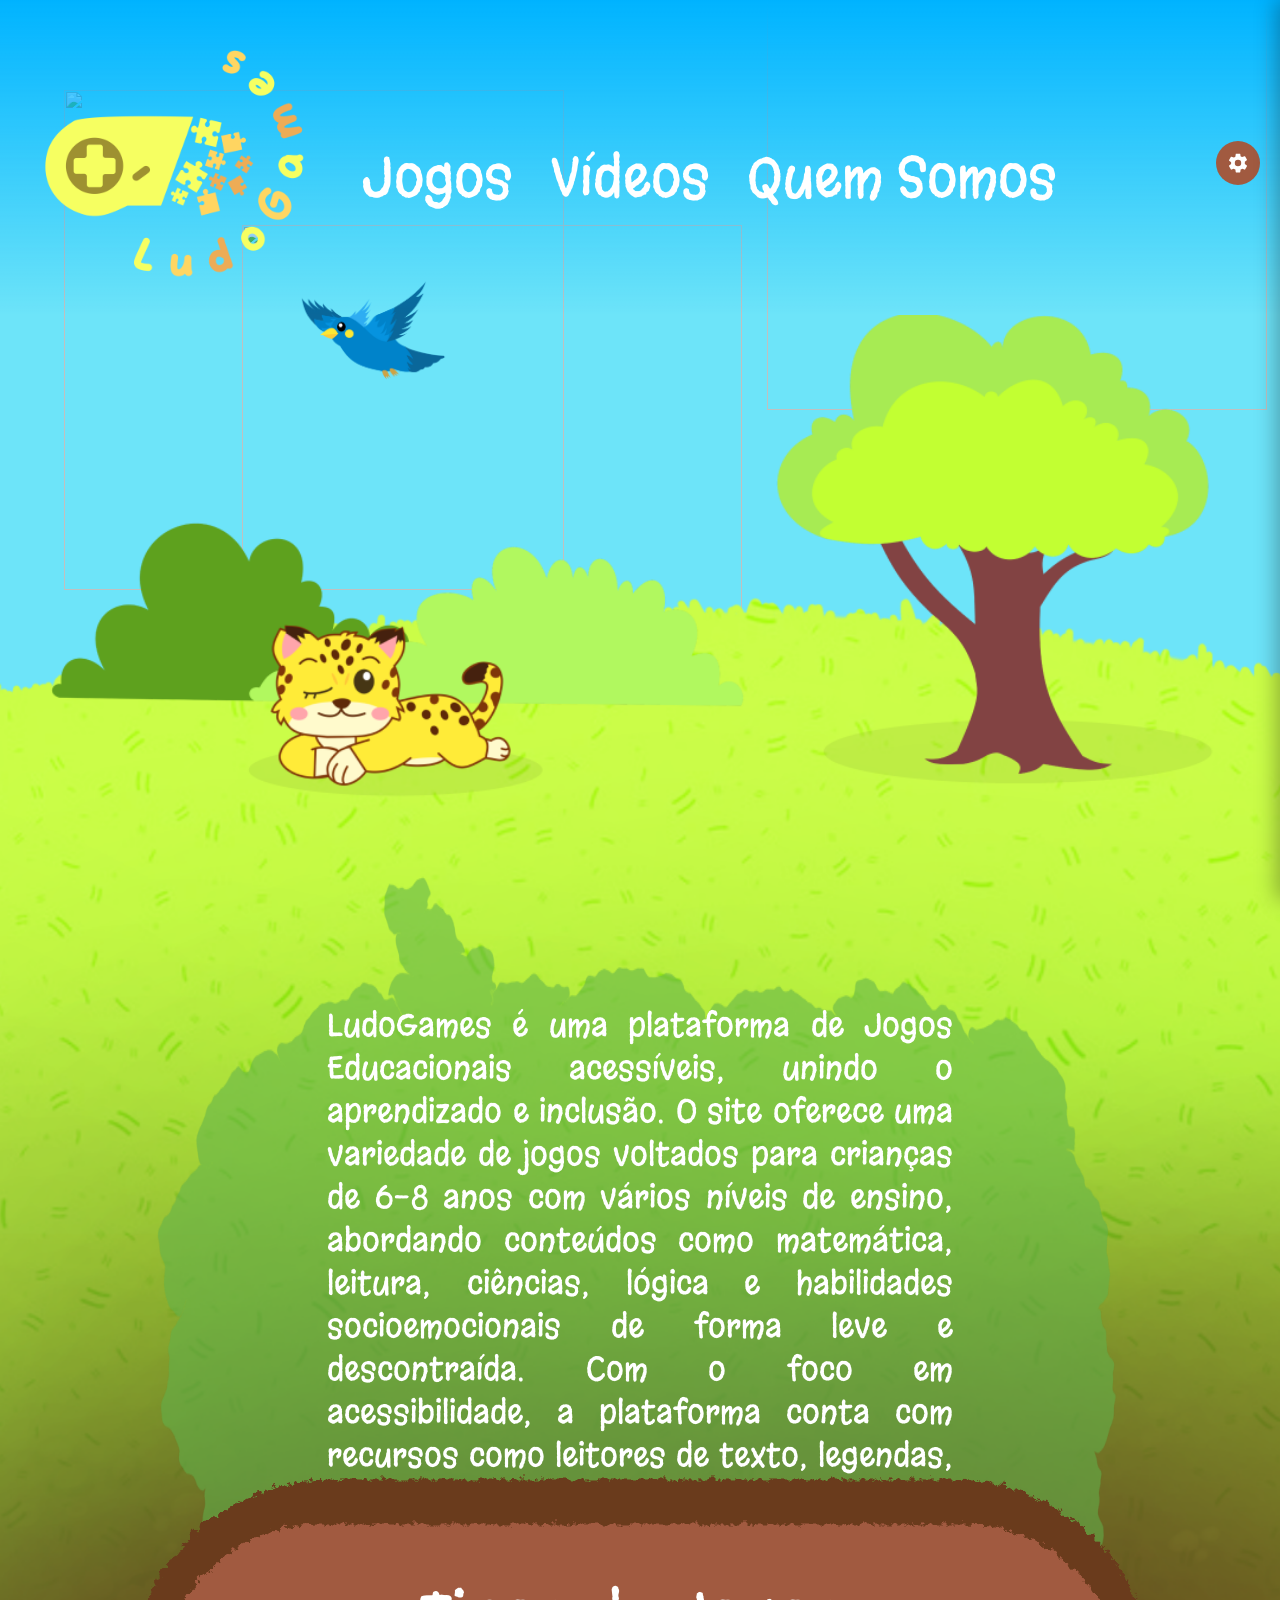
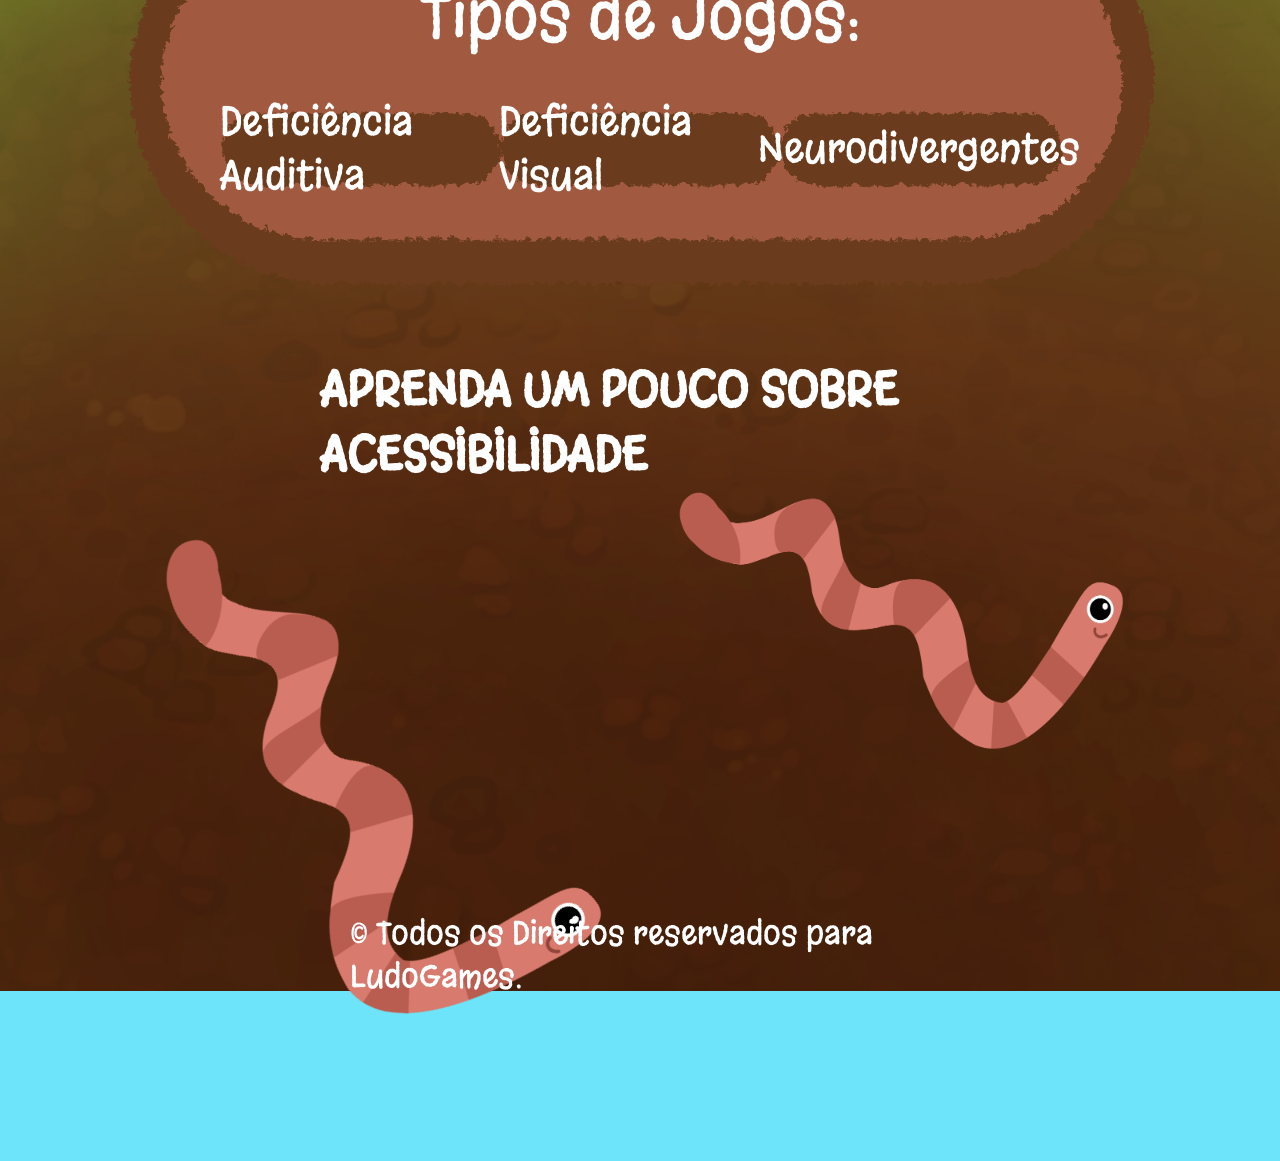
==== index.html @ d84fc337 "Merge pull request #8 from muriloo-barros/videos feat: embed de vídeos do youtube" ====
<!DOCTYPE html>
<html lang="pt-br">
<head>
    <meta charset="UTF-8">
    <meta name="viewport" content="width=device-width, initial-scale=1.0">
    <meta name="description" content="LudoGames — jogos educativos e divertidos para crianças. Explore, aprenda e se divirta!">
    <title>LudoGames</title>
    <link rel="stylesheet" href="css/style.css">
    <link rel="shortcut icon" href="imgs/favicon.png" type="image/x-icon">
    <link rel="preconnect" href="https://fonts.googleapis.com">
    <link rel="preconnect" href="https://fonts.gstatic.com" crossorigin>
    <link href="https://fonts.googleapis.com/css2?family=Margarine&display=swap" rel="stylesheet">
</head>

<body>

    <!-- Filtro SVG para textura nas boxes -->
    <svg width="0" height="0" style="position:absolute">
    <defs>
        <filter id="textura-box" x="-5%" y="-10%" width="110%" height="130%">
        <feTurbulence type="turbulence" baseFrequency="0.10" numOctaves="4" seed="3" result="noise"/>
        <feDisplacementMap in="SourceGraphic" in2="noise" scale="10" xChannelSelector="R" yChannelSelector="G"/>
        </filter>
    </defs>
    </svg>

    <div class="header-wrap">
        <div class="grad-layer" id="azul"></div>
        <div class="grad-layer" id="verde"></div>
        <div class="grad-layer" id="marrom"></div>

        <header class="header" id="header">
            <nav class="nav">

                <div class="logo">
                    <a href="index.html">
                        <img src="imgs/logo.png" alt="LudoGames — página inicial">
                    </a>
                </div>

                <ul class="nav-list">
                    <li><a href="jogos.html"     class="narra-texto">Jogos</a></li>
                    <li><a href="videos.html"    class="narra-texto">Vídeos</a></li>
                    <li><a href="quemsomos.html" class="narra-texto">Quem Somos</a></li>
                </ul>

                 <!-- Passarinho do header -->
                <div class="passarinho" id="passarinho" aria-hidden="true">
                    <img src="imgs/prikito1.png" alt="">
                </div>

                <!-- Botão de acessibilidade -->
                <button class="btn-acessibilidade" id="btnAcessibilidade" aria-label="Abrir painel de acessibilidade" title="Acessibilidade">
                    <svg viewBox="0 0 24 24" xmlns="http://www.w3.org/2000/svg" aria-hidden="true">
                        <path d="M12 15.5A3.5 3.5 0 0 1 8.5 12 3.5 3.5 0 0 1 12 8.5a3.5 3.5 0 0 1 3.5 3.5 3.5 3.5 0 0 1-3.5 3.5m7.43-2.92c.04-.3.07-.62.07-.96s-.03-.66-.07-1l2.15-1.68c.19-.15.24-.42.12-.64l-2.04-3.53c-.12-.22-.39-.3-.61-.22l-2.54 1.02c-.52-.4-1.08-.73-1.69-.98l-.38-2.7C14.46 2.18 14.25 2 14 2h-4c-.25 0-.46.18-.49.42l-.38 2.7c-.61.25-1.17.59-1.69.98L4.9 5.08c-.22-.08-.49 0-.61.22L2.25 8.83c-.13.22-.07.49.12.64l2.15 1.68c-.04.34-.07.67-.07 1s.03.65.07.96l-2.15 1.7c-.19.14-.24.42-.12.63l2.04 3.54c.12.22.39.3.61.22l2.54-1.01c.52.4 1.08.73 1.69.98l.38 2.7c.03.24.24.42.49.42h4c.25 0 .46-.18.49-.42l.38-2.7c.61-.25 1.17-.58 1.69-.98l2.54 1.01c.22.08.49 0 .61-.22l2.04-3.54c.12-.21.07-.49-.12-.63l-2.15-1.7z"/>
                    </svg>
                </button>

            </nav>
        </header>
    </div>

    <!-- Overlay do painel de acessibilidade -->
    <div class="sb-overlay" id="sbOverlay" aria-hidden="true"></div>

    <!-- Painel lateral de acessibilidade -->
    <aside class="sidebar-acessibilidade" id="sidebarAcessibilidade" aria-label="Painel de acessibilidade" aria-hidden="true">

        <div class="sb-header">
            <h2 class="sb-titulo">Acessibilidade</h2>
            <button class="sb-fechar" id="btnFechar" aria-label="Fechar painel">✕</button>
        </div>

        <!-- ÁUDIO -->
        <section class="sb-secao">
            <h3 class="sb-secao-titulo">Áudio</h3>

            <div class="sb-row">
                <label class="sb-label" for="togVoz">
                    <span aria-hidden="true">🔊</span> Narração por voz
                </label>
                <label class="toggle">
                    <input type="checkbox" id="togVoz" checked>
                    <span class="slider-tog"></span>
                </label>
            </div>

            <div class="sb-row">
                <label class="sb-label" for="togLegenda">
                    <span aria-hidden="true">📝</span> Legendas
                </label>
                <label class="toggle">
                    <input type="checkbox" id="togLegenda" checked>
                    <span class="slider-tog"></span>
                </label>
            </div>

            <div class="sb-row" id="rowVelocidade">
                <span class="sb-label"><span aria-hidden="true">⏩</span> Velocidade</span>
                <div class="btn-grupo" role="group" aria-label="Velocidade da narração">
                    <button class="btn-op" data-vel="0.7">Lenta</button>
                    <button class="btn-op ativo" data-vel="1">Normal</button>
                    <button class="btn-op" data-vel="1.5">Rápida</button>
                </div>
            </div>
        </section>

        <hr class="sb-divider">

        <!-- VISUAL -->
        <section class="sb-secao">
            <h3 class="sb-secao-titulo">Visual</h3>

            <div class="sb-row">
                <label class="sb-label" for="togAnim">
                    <span aria-hidden="true">✨</span> Animações
                </label>
                <label class="toggle">
                    <input type="checkbox" id="togAnim" checked>
                    <span class="slider-tog"></span>
                </label>
            </div>

            <div class="sb-row">
                <label class="sb-label" for="togContraste">
                    <span aria-hidden="true">🌗</span> Alto contraste
                </label>
                <label class="toggle">
                    <input type="checkbox" id="togContraste">
                    <span class="slider-tog"></span>
                </label>
            </div>

            <div class="sb-row">
                <span class="sb-label"><span aria-hidden="true">🔤</span> Tamanho da fonte</span>
                <div class="btn-grupo" role="group" aria-label="Tamanho da fonte">
                    <button class="btn-op" data-fonte="pequena">P</button>
                    <button class="btn-op ativo" data-fonte="normal">M</button>
                    <button class="btn-op" data-fonte="grande">G</button>
                </div>
            </div>
        </section>

        <hr class="sb-divider">

        <!-- OUTROS -->
        <section class="sb-secao">
            <h3 class="sb-secao-titulo">Outros</h3>

            <div class="sb-row">
                <label class="sb-label" for="togCursor">
                    <span aria-hidden="true">🖱️</span> Cursor personalizado
                </label>
                <label class="toggle">
                    <input type="checkbox" id="togCursor" checked>
                    <span class="slider-tog"></span>
                </label>
            </div>
        </section>

    </aside>

    <!-- Nuvens decorativas: aria-hidden para leitores de tela ignorarem -->
    <div aria-hidden="true">
        <img src="imgs/nuvem.png" alt="" class="nuvem">
        <img src="imgs/nuvem.png" alt="" class="nuvem2">
        <img src="imgs/nuvem.png" alt="" class="nuvem3">
        <img src="imgs/prikito2.png" alt="" class="prikito2">
    </div>

    <main>
        <img src="imgs/fundo.png" alt="" class="morro">

        <div class="caixa">
            <p>LudoGames é uma plataforma de Jogos Educacionais acessíveis, unindo o aprendizado e inclusão. O site oferece uma variedade de jogos voltados para crianças de 6-8 anos com vários níveis de ensino, abordando conteúdos como matemática, leitura, ciências, lógica e habilidades socioemocionais de forma leve e descontraída. Com o foco em acessibilidade, a plataforma conta com recursos como leitores de texto, legendas, contraste ajustável, modos de daltonismo e cores leves. O objetivo é garantir que as pessoas com diferentes necessidades, sejam elas visuais, auditivas, motoras ou cognitivas, possam aprender de maneira fácil e confortável.
            </p>
        </div>

        <div class="box">
            <div class="box2">
                <div class="box3"><p class="text leitura">Tipos de Jogos:</p></div>
                <div class="pai">
                    <div class="box4"><a href="#" class="text2 narra-texto">Deficiência Auditiva</a></div>
                    <div class="box5"><a href="#" class="text2 narra-texto">Deficiência Visual</a></div>
                    <div class="box6"><a href="#" class="text2 narra-texto">Neurodivergentes</a></div>
                </div>
            </div>
        </div>

        <h1 class="titulo-videos">
            APRENDA UM POUCO SOBRE ACESSIBILIDADE
        </h1>

        <div class="videos-yt">
            <div class="video-1">
                <iframe width="672" height="378" src="https://www.youtube.com/embed/pFaCF2pnTRM?si=43in24aMMklLgIde" title="YouTube video player" frameborder="0" allow="accelerometer; autoplay; clipboard-write; encrypted-media; gyroscope; picture-in-picture; web-share" referrerpolicy="strict-origin-when-cross-origin" allowfullscreen>
                </iframe>
            </div>
            <div class="video-2">
                <iframe width="672" height="378" src="https://www.youtube.com/embed/zg6dk6F3Cp8?si=j4UHb7I_pWI8t7Dz" title="YouTube video player" frameborder="0" allow="accelerometer; autoplay; clipboard-write; encrypted-media; gyroscope; picture-in-picture; web-share" referrerpolicy="strict-origin-when-cross-origin" allowfullscreen></iframe>
            </div>
        </div>

        <img src="imgs/minhoca.png" alt="" class="minhoca">
        <img src="imgs/minhoca.png" alt="" class="minhoca-rotate">

        <p class="texto-footer leitura">© Todos os Direitos reservados para LudoGames.</p>
    </main>

    <!-- VLibras -->
    <div vw class="enabled">
        <div vw-access-button class="active"></div>
        <div vw-plugin-wrapper class="wrapper">
            <div class="vw-plugin-top-wrapper"></div>
        </div>
    </div>

    <script src="https://vlibras.gov.br/app/vlibras-plugin.js" defer></script>

    <!-- Legenda de acessibilidade -->
    <div id="legenda-container" aria-live="polite" aria-atomic="true">
        <div class="legenda-box" role="status">
            <span class="icone-audio" aria-hidden="true">🔊</span>
            <span id="texto-legenda"></span>
        </div>
    </div>

    <!-- Cursor personalizado -->
    <div id="cursor-personalizado" aria-hidden="true"></div>

    <script src="script.js" defer></script>

</body>
</html>
---- css/style.css ----
:root {
  --z-fundo:    0;
  --z-conteudo: 10;
  --z-header:   100;
  --z-overlay:  1000;
  --z-topo:     9999;
}

/* ─── Reset ─────────────────────────────────────────────────────── */
*, *::before, *::after {
  margin: 0;
  padding: 0;
  box-sizing: border-box;
  list-style: none;
  cursor: none;
}

/* cursor:none só no body — herdado por todos os filhos.
   Não aplicar no * para não poluir especificidade. */
body {
  cursor: none;
}

a {
  text-decoration: none;
}

/* ─── Animações ──────────────────────────────────────────────────── */
@keyframes pulsar {
  0%   { transform: scale(1); }
  50%  { transform: scale(1.05); }
  100% { transform: scale(1); }
}

@keyframes pulso {
  0%   { transform: scale(1); }
  50%  { transform: scale(1.2); }
  100% { transform: scale(1); }
}

/* ─── Acessibilidade: sem animações (toggle JS) ─────────────────── */
body.sem-animacoes *, body.sem-animacoes *::before, body.sem-animacoes *::after {
  animation: none !important;
  transition: none !important;
}

/* ─── Acessibilidade: alto contraste ────────────────────────────── */
body.alto-contraste {
  background-color: #000 !important;
  filter: contrast(1.5);
}

body.alto-contraste .nav-list a,
body.alto-contraste .text,
body.alto-contraste .text2,
body.alto-contraste .texto-footer {
  color: #FFFF00 !important;
}

/* ─── Acessibilidade: tamanhos de fonte ─────────────────────────── */
body.fonte-pequena { font-size: 14px; }
body.fonte-normal  { font-size: 16px; }
body.fonte-grande  { font-size: 20px; }

body.fonte-grande .text  { font-size: 4.5em; }
body.fonte-grande .text2 { font-size: 3em; }
body.fonte-grande .caixa { font-size: 2.4em; }

body.fonte-pequena .text  { font-size: 3.2em; }
body.fonte-pequena .text2 { font-size: 2em; }
body.fonte-pequena .caixa { font-size: 1.6em; }

/* ─── Acessibilidade: foco visível ──────────────────────────────── */
:focus-visible {
  outline: 3px solid #FEE764;
  outline-offset: 4px;
  border-radius: 8px;
}

/* ─── Acessibilidade: cursor padrão ─────────────────────────────── */
body.cursor-padrao {
  cursor: auto !important;
}

body.cursor-padrao * {
  cursor: auto !important;
}

body.cursor-padrao #cursor-personalizado {
  display: none;
}

/* ─── Body ───────────────────────────────────────────────────────── */
body {
  background-color: #6DE4F9;
  font-family: "Margarine", sans-serif;
  overflow-x: hidden;
   min-height: 100vh;
  display: flex;
  flex-direction: column;
}

/* ─── Header ─────────────────────────────────────────────────────── */
.header-wrap {
  height: auto;
  width: 100%;
  background-color: transparent;
  position: sticky;
  top: 0;
  z-index: var(--z-header);
}

.grad-layer {
  position: absolute;
  inset: 0;
  transition: opacity 0.55s ease;
  pointer-events: none;
  z-index: var(--z-fundo);
}

#azul   { background-image: linear-gradient(to bottom, rgba(0,179,255,1),    rgba(0,179,255,0));   opacity: 1; }
#verde  { background-image: linear-gradient(to bottom, rgba(26,221,0,1),     rgba(26,221,0,0));    opacity: 0; }
#marrom { background-image: linear-gradient(to bottom, rgba(130,80,30,0.90), rgba(130,80,30,0));   opacity: 0; }

.nav {
  margin-inline: auto;
  display: flex;
  justify-content: space-between;
  align-items: center;
  margin-left: 30px;
  margin-top: 0;
  padding-top: 10px;
  z-index: var(--z-header);
}

.nav .logo {
  position: relative;
  height: auto;
  z-index: var(--z-header);
}

.logo img {
  width: 300px;
  height: auto;
}

.logo img:hover {
  animation: pulsar 1s infinite;
}

.nav-list {
  list-style: none;
  display: flex;
  gap: 3vw;
  margin-right: 10vw;
  height: 5vh;
  z-index: var(--z-header);
}

.nav-list a {
  font-size: 5ch;
  color: rgb(255, 255, 255);
  padding-block: 16px;
  transition: color 0.3s ease;
}

.nav-list a:hover {
  color: #FEE764;
}

/* ─── Passarinho do header ───────────────────────────────────────── */
@keyframes voar {
  0%   { transform: translateY(0px); }
  25%  { transform: translateY(-6px); }
  50%  { transform: translateY(0px); }
  75%  { transform: translateY(-4px); }
  100% { transform: translateY(0px); }
}
 
@keyframes pular {
  0%   { transform: translateY(0px); }
  50%  { transform: translateY(-8px); }
  100% { transform: translateY(0px); }
}
 
.passarinho {
  position: absolute;
  top: 28%;
  width: 80px;
  height: 80px;
  opacity: 0;
  pointer-events: none;
  transition: left 0.4s cubic-bezier(0.34, 1.56, 0.64, 1), opacity 0.3s ease;
  z-index: calc(var(--z-header) + 1);
  transform: scaleX(-1); /* espelhado fixo, fora dos keyframes */
}
 
.passarinho.visivel {
  opacity: 1;
  animation: voar 0.6s ease infinite;
}
 
.passarinho.pousando {
  animation: pular 0.3s ease;
}
 
.passarinho img {
  width: 100%;
  height: 100%;
  object-fit: contain;
  filter: drop-shadow(0 2px 4px rgba(0,0,0,0.3));
}
 
/* ─── Botão de acessibilidade no header ──────────────────────────── */
.btn-acessibilidade {
  width: 44px;
  height: 44px;
  background: #A15A40;
  border: none;
  border-radius: 50%;
  display: flex;
  align-items: center;
  justify-content: center;
  margin-right: 20px;
  transition: transform 0.3s ease, background 0.3s ease;
  z-index: var(--z-header);
  position: relative;
}

.btn-acessibilidade:hover {
  transform: rotate(45deg);
  background: #FEE764;
}

.btn-acessibilidade:hover svg {
  fill: #3d1f0a;
}

.btn-acessibilidade svg {
  width: 22px;
  height: 22px;
  fill: white;
  transition: fill 0.3s ease;
}

/* ─── Overlay ────────────────────────────────────────────────────── */
.sb-overlay {
  position: fixed;
  inset: 0;
  background: rgba(0, 0, 0, 0.5);
  z-index: calc(var(--z-overlay) - 1);
  opacity: 0;
  pointer-events: none;
  transition: opacity 0.35s ease;
}

.sb-overlay.ativo {
  opacity: 1;
  pointer-events: all;
}

/* ─── Sidebar de acessibilidade ──────────────────────────────────── */
.sidebar-acessibilidade {
  position: fixed;
  top: 0;
  right: 0;
  width: 400px;
  height: 100vh;
  background: #3d1f0a;
  z-index: var(--z-overlay);
  transform: translateX(100%);
  transition: transform 0.35s ease;
  overflow-y: auto;
  padding: 24px 20px;
  box-shadow: -4px 0 20px rgba(0,0,0,0.3);
}

.sidebar-acessibilidade.aberta {
  transform: translateX(0);
}

.sb-header {
  display: flex;
  justify-content: space-between;
  align-items: center;
  margin-bottom: 20px;
}

.sb-titulo {
  color: white;
  font-size: 24px;
  font-family: "Margarine", sans-serif;
  font-weight: normal;
}

.sb-fechar {
  background: #A15A40;
  border: none;
  color: white;
  width: 34px;
  height: 34px;
  border-radius: 50%;
  font-size: 16px;
  display: flex;
  align-items: center;
  justify-content: center;
  transition: background 0.2s ease;
}

.sb-fechar:hover {
  background: #FEE764;
  color: #3d1f0a;
}

.sb-secao {
  margin-bottom: 8px;
}

.sb-secao-titulo {
  color: #e8a87c;
  font-size: 12px;
  text-transform: uppercase;
  letter-spacing: 1.5px;
  margin-bottom: 12px;
  font-family: sans-serif;
  font-weight: 700;
}

.sb-row {
  display: flex;
  justify-content: space-between;
  align-items: center;
  margin-bottom: 14px;
  gap: 10px;
}

.sb-label {
  color: white;
  font-size: 16px;
  font-family: "Margarine", sans-serif;
  display: flex;
  align-items: center;
  gap: 8px;
}

.sb-divider {
  border: none;
  border-top: 1px solid #6B3A1D;
  margin: 16px 0;
}

/* ─── Toggle switch ──────────────────────────────────────────────── */
.toggle {
  position: relative;
  width: 52px;
  height: 28px;
  flex-shrink: 0;
}

.toggle input {
  opacity: 0;
  width: 0;
  height: 0;
  position: absolute;
}

.slider-tog {
  position: absolute;
  inset: 0;
  background: #6B3A1D;
  border-radius: 28px;
  transition: background 0.3s ease;
}

.slider-tog::before {
  content: '';
  position: absolute;
  width: 22px;
  height: 22px;
  left: 3px;
  bottom: 3px;
  background: white;
  border-radius: 50%;
  transition: transform 0.3s ease;
}

.toggle input:checked + .slider-tog {
  background: #FEE764;
}

.toggle input:checked + .slider-tog::before {
  transform: translateX(24px);
  background: #3d1f0a;
}

/* ─── Botões de opção (P/M/G, velocidade) ────────────────────────── */
.btn-grupo {
  display: flex;
  gap: 6px;
  flex-shrink: 0;
}

.btn-op {
  background: #6B3A1D;
  border: none;
  color: white;
  padding: 6px 12px;
  border-radius: 20px;
  font-family: "Margarine", sans-serif;
  font-size: 14px;
  transition: background 0.2s ease;
  min-width: 36px;
}

.btn-op:hover {
  background: #A15A40;
}

.btn-op.ativo {
  background: #FEE764;
  color: #3d1f0a;
}

/* ─── Nuvens / Prikito 2 / Minhoca ─────────────────────────────────────────────────────── */
.nuvem {
  width: 500px;
  height: 500px;
  position: absolute;
  left: 5%;
  top: 10%;
  z-index: var(--z-fundo);
}

.nuvem2 {
  width: 500px;
  height: 500px;
  position: absolute;
  right: 42%;
  top: 25%;
  z-index: var(--z-fundo);
}

.nuvem3 {
  width: 500px;
  height: 500px;
  position: absolute;
  right: 1%;
  top: -10%;
  z-index: var(--z-fundo);
}

.prikito2{
  width: 150px;
  height: 150px;
  position: absolute;
  right: 65%;
  top: 30%;
  z-index: var(--z-fundo);
}

/* ─── Main ───────────────────────────────────────────────────────── */
main {
  flex: 1;
  position: relative;
  display: inline-block;
  z-index: var(--z-conteudo);
}

.morro {
  display: block;
  position: relative;
  z-index: var(--z-fundo);
  width: 100vw;
  height: auto;
}

.caixa {
  background-image: url(../imgs/fundo-texto.png);
  background-size: 100% 100%;
  background-repeat: no-repeat;
  background-position: center;
  margin: 15vh;
  position: absolute;
  align-self: center;
  top: 18%;
  font-size: 2em;
  color: white;
  padding: 9rem 12rem;
  text-align: justify;
}

.box{
  position: absolute;
  left: 50%;
  transform: translate(-50%, -50%);
  top: 60%;
  height: 45vh;
  width: 80vw;
  background-color: transparent;
  border-radius: 300px;
  padding: 25px;
  align-items: center; /* Alinha verticalmente ao centro */
  justify-content: center;
  display: flex;
  isolation: isolate;
}

.box2{
  position: relative;
  isolation: isolate;
  height: 35vh;
  width: 75vw;
  background-color: transparent;
  border-radius: 300px;
}

.text{
  font-size: 4em;
  color: white;
}

.text2{
  font-size: 2.5em;
  color: white;
}

.box3{
  height: 15vh;
  width: 75vw;
  border-radius: 300px;
  display: flex;
  justify-content: center;
  align-items: center;    
  padding-top: 50px;
}

.pai{
  display: flex;
  justify-content: space-between;
  align-items: center;
  margin-top: 6vh;
  padding-inline: 60px; /* empurra as bordas pra dentro */
}

.box4{
  background-color: transparent;
  height: 8vh;
  width: 22vw;
  display: flex;
  justify-content: center;
  align-items: center;
  border-radius: 300px;
  position: relative;
  isolation: isolate;
  transition: transform 0.3s ease-in-out;
}

.box5{
  background-color: transparent;
  height: 8vh;
  width: 22vw;
  display: flex;
  justify-content: center;
  align-items: center;
  border-radius: 300px;
  position: relative;
  isolation: isolate;
  transition: transform 0.3s ease-in-out;
}

.box6{
  background-color: transparent;
  height: 8vh;
  width: 22vw;
  display: flex;
  justify-content: center;
  align-items: center;
  border-radius: 300px;
  position: relative;
  isolation: isolate;
  transition: transform 0.3s ease-in-out;
}

.box::before {
  content: "";
  position: absolute;
  inset: 0;
  background-color: #6B3A1D;
  border-radius: 300px;
  filter: url(#textura-box);
  z-index: -2;
}

.box2::before {
  content: "";
  position: absolute;
  inset: 0;
  background-color: #A15A40;
  border-radius: 300px;
  filter: url(#textura-box);
  z-index: -1;
}

.box4::before, .box5::before, .box6::before {
  content: "";
  position: absolute;
  inset: 0;
  background-color: #6B3A1D;
  border-radius: 300px;
  filter: url(#textura-box);
  z-index: -1;
}

.box4:hover, .box5:hover, .box6:hover{
  transform: scale(1.1);
}

.titulo-videos{
  font-size: 3em;
  position: absolute;
  transform: translate(-50%, -50%);
  top: 75%;
  left: 50%;
  color: #fff;
}

.videos-yt{
  position: absolute;
  display: flex;
  gap: 25px;
  justify-content: space-between;
  transform: translate(-50%, -50%);
  left: 50%;
  top: 84%;
  z-index: var(--z-conteudo);
}

.video-1, .video-2{
  position: relative;
  z-index: var(--z-conteudo);
}

.minhoca{
  position: absolute;
  right: 9%;
  top: 72%;
  z-index: var(--z-fundo);
  width: 500px;
  height: 442px;
}

.minhoca-rotate{
  position: absolute;
  left: 6%;
  top: 78%;
  z-index: var(--z-fundo);
  width: 625px;
  height: 552px;
  transform: rotate(30deg);
}

.texto-footer {
  position: absolute;
  left: 50%;
  transform: translate(-50%, -50%);
  top: 98%;
  font-size: 2em;
  color: white;
}

/* ─── Leitura ────────────────────────────────────────────────────── */
.leitura {
  border-radius: 100px;
  padding: 10px;
  margin: 10px;
  transition: background 0.3s;
}

.leitura:hover {
  border-radius: 100px;
  background-color: #0000003d;
}

/* ─── Legenda de acessibilidade ──────────────────────────────────── */
#legenda-container {
  position: fixed;
  bottom: 40px;
  left: 50%;
  transform: translateX(-50%);
  pointer-events: none;
  z-index: var(--z-overlay);
}

.legenda-box {
  display: flex;
  align-items: center;
  gap: 10px;
  background: linear-gradient(135deg, #4fc3f7, #81c784);
  padding: 15px 25px;
  border-radius: 20px;
  font-size: 22px;
  font-weight: bold;
  color: white;
  box-shadow: 0 6px 20px rgba(0,0,0,0.25);
  font-family: "Margarine", cursive;
  opacity: 0;
  transform: translateY(20px) scale(0.9);
  transition: all 0.4s ease;
  max-width: 600px;
  text-align: center;
}

.legenda-box.ativa {
  opacity: 1;
  transform: translateY(0) scale(1);
}

.icone-audio {
  font-size: 26px;
  animation: pulso 1s infinite;
}

/* ─── Cursor personalizado ───────────────────────────────────────── */
#cursor-personalizado {
  position: fixed;
  width: 120px;
  height: 120px;
  background-image: url("../imgs/mouse.png");
  background-size: contain;
  background-repeat: no-repeat;
  pointer-events: none;
  z-index: var(--z-topo);
  left: 0;
  top: 0;
}
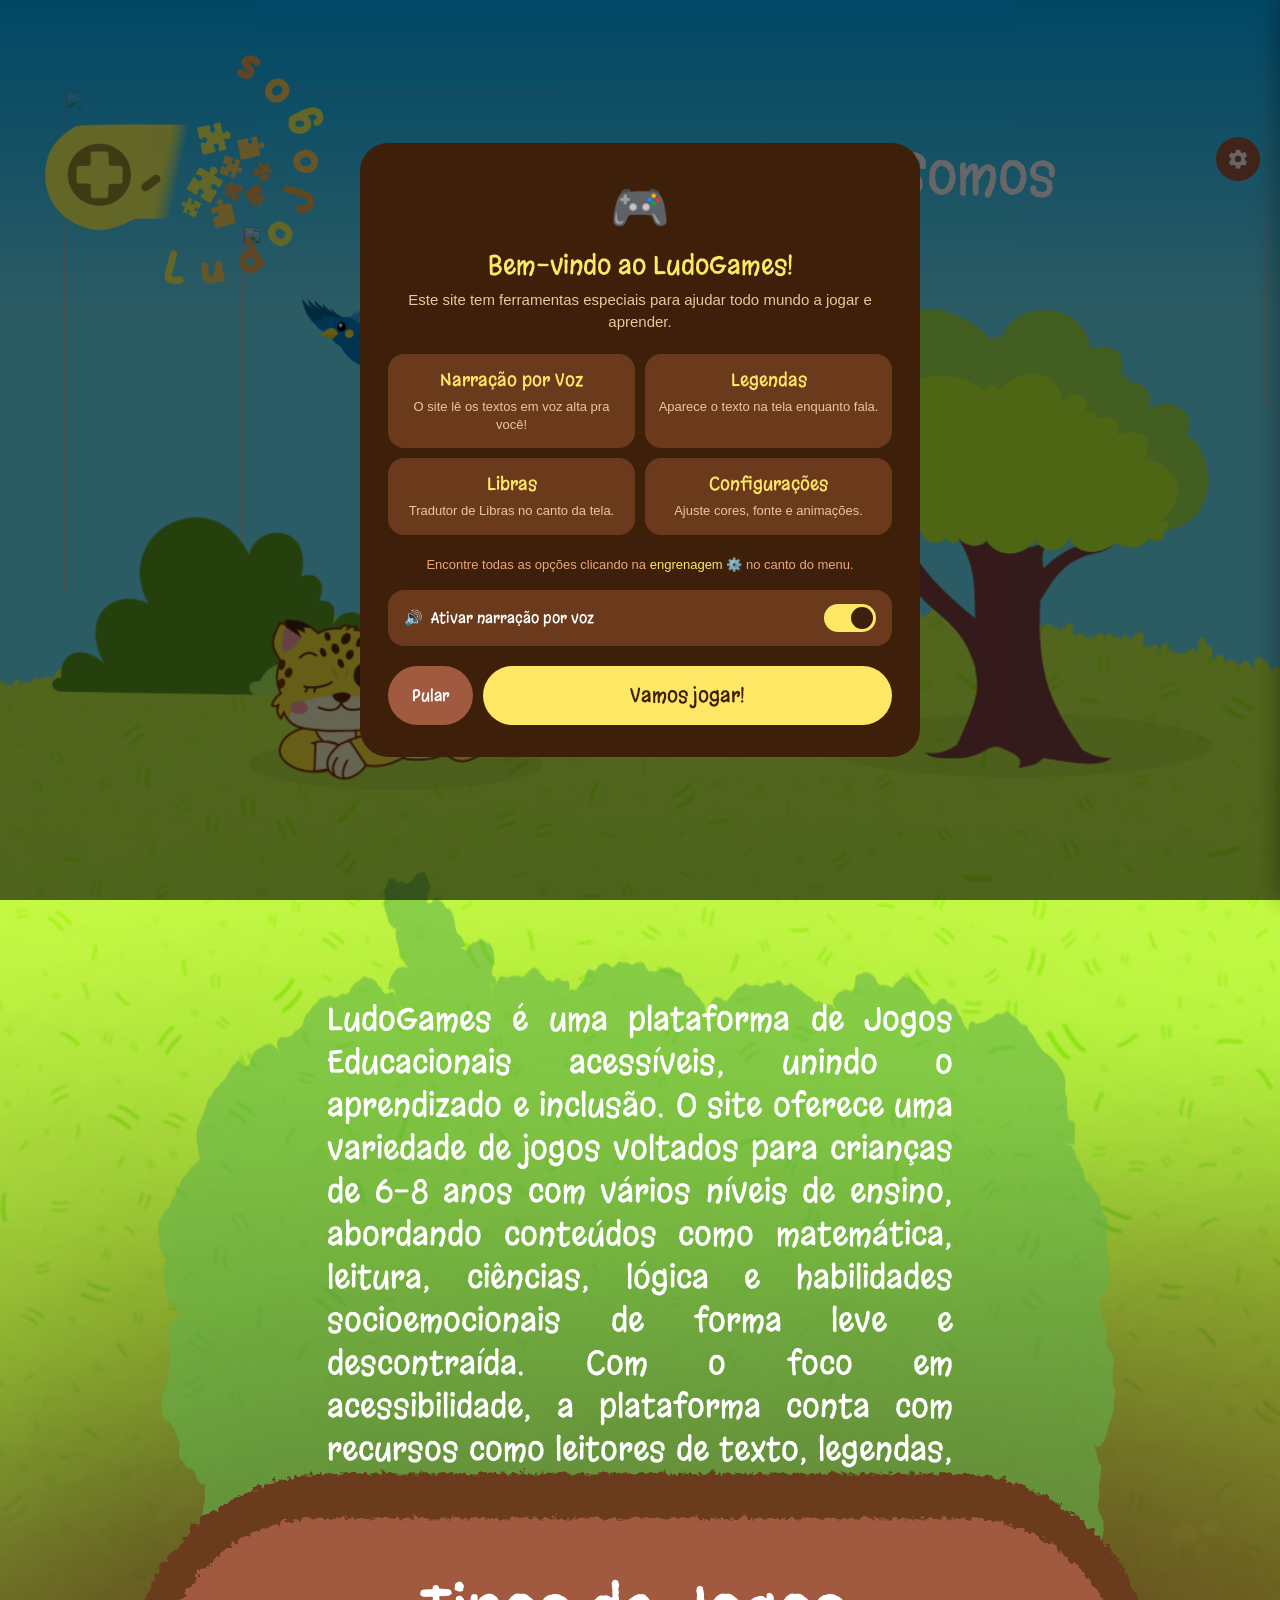
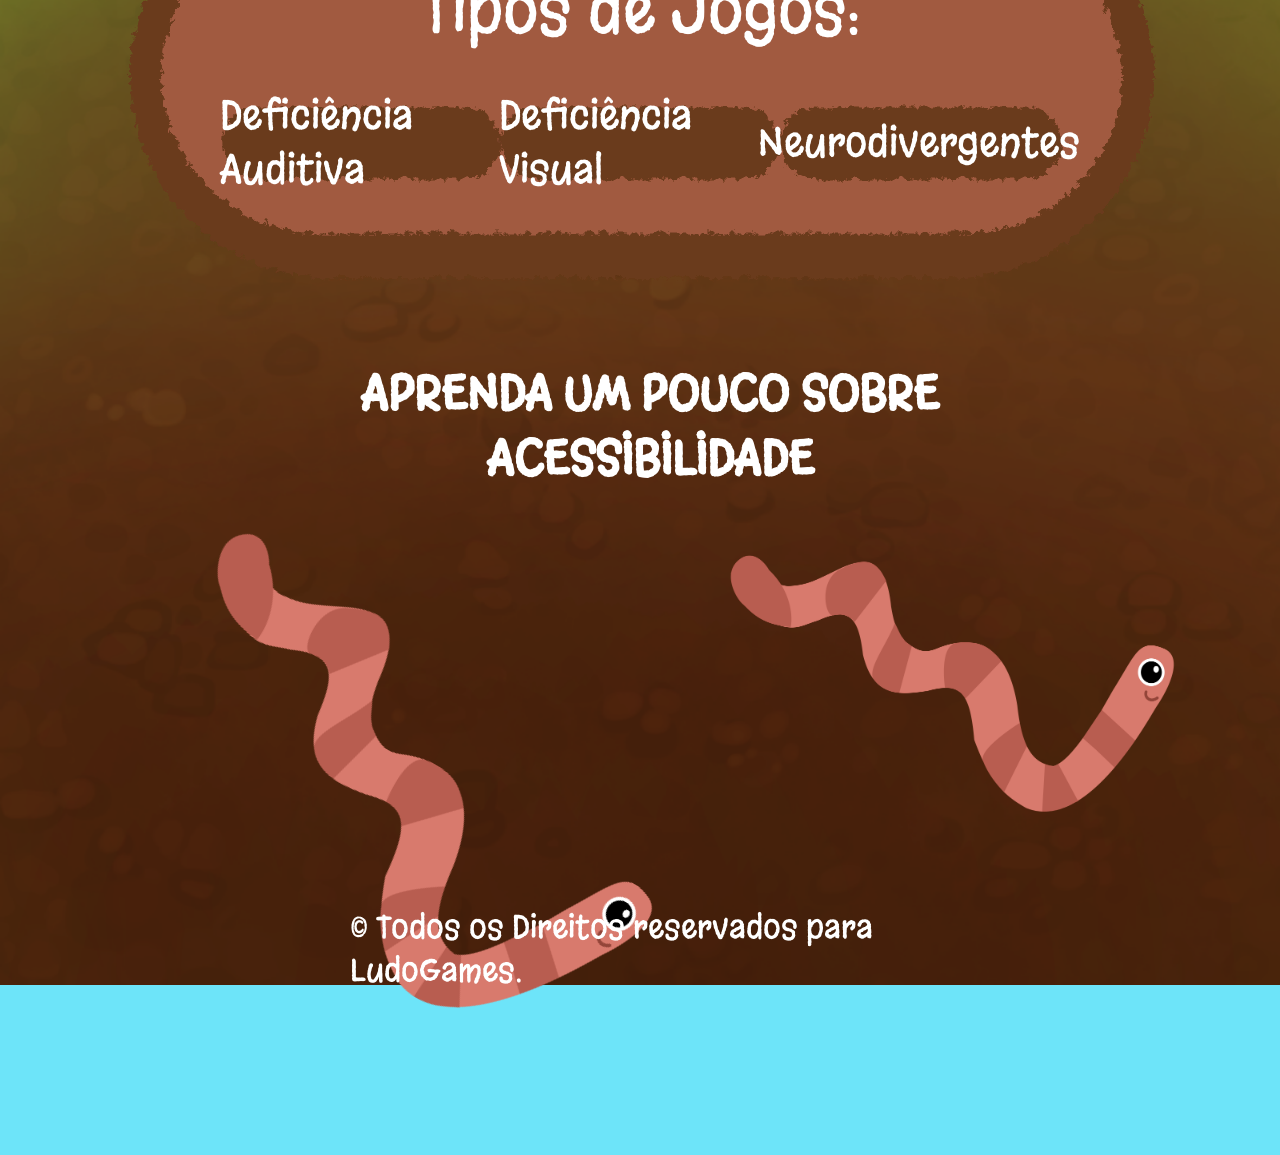
==== commit 4320ffd7: "Merge pull request #10 from muriloo-barros/feature-pop-up Feature pop up" ====
--- a/index.html
+++ b/index.html
@@ -11,7 +11,7 @@
     <link rel="preconnect" href="https://fonts.gstatic.com" crossorigin>
     <link href="https://fonts.googleapis.com/css2?family=Margarine&display=swap" rel="stylesheet">
 </head>
-
+    
 <body>
 
     <!-- Filtro SVG para textura nas boxes -->
@@ -187,7 +187,7 @@
             </div>
         </div>
 
-        <h1 class="titulo-videos">
+        <h1 class="titulo-videos leitura">
             APRENDA UM POUCO SOBRE ACESSIBILIDADE
         </h1>
 
@@ -225,10 +225,57 @@
         </div>
     </div>
 
+    <!-- Popup de boas-vindas -->
+    <div class="popup-overlay" id="popupOverlay" aria-modal="true" role="dialog" aria-label="Boas-vindas ao LudoGames">
+        <div class="popup">
+
+            <div class="popup-topo">
+                <span class="popup-icone" aria-hidden="true">🎮</span>
+                <h2 class="popup-titulo">Bem-vindo ao LudoGames!</h2>
+                <p class="popup-subtitulo">Este site tem ferramentas especiais para ajudar todo mundo a jogar e aprender.</p>
+            </div>
+
+            <div class="popup-cards">
+                <div class="popup-card">
+                    <p class="popup-card-titulo">Narração por Voz</p>
+                    <p class="popup-card-desc">O site lê os textos em voz alta pra você!</p>
+                </div>
+                <div class="popup-card">
+                    <p class="popup-card-titulo">Legendas</p>
+                    <p class="popup-card-desc">Aparece o texto na tela enquanto fala.</p>
+                </div>
+                <div class="popup-card">
+                    <p class="popup-card-titulo">Libras</p>
+                    <p class="popup-card-desc">Tradutor de Libras no canto da tela.</p>
+                </div>
+                <div class="popup-card">
+                    <p class="popup-card-titulo">Configurações</p>
+                    <p class="popup-card-desc">Ajuste cores, fonte e animações.</p>
+                </div>
+            </div>
+
+            <p class="popup-onde">Encontre todas as opções clicando na <span>engrenagem ⚙️</span> no canto do menu.</p>
+
+            <div class="popup-toggle-row">
+                <span class="popup-toggle-label"><span aria-hidden="true">🔊</span> Ativar narração por voz</span>
+                <label class="toggle">
+                    <input type="checkbox" id="togVozPopup" checked>
+                    <span class="slider-tog"></span>
+                </label>
+            </div>
+
+            <div class="popup-rodape">
+                <button class="popup-btn-pular" id="popupPular">Pular</button>
+                <button class="popup-btn-entrar" id="popupEntrar">Vamos jogar!</button>
+            </div>
+
+        </div>
+    </div>
+
     <!-- Cursor personalizado -->
     <div id="cursor-personalizado" aria-hidden="true"></div>
 
-    <script src="script.js" defer></script>
+    <script src="js/script.js" defer></script>
 
 </body>
 </html>
--- a/css/style.css
+++ b/css/style.css
@@ -47,6 +47,12 @@
 /* ─── Acessibilidade: alto contraste ────────────────────────────── */
 body.alto-contraste {
   background-color: #000 !important;
+}
+
+/* filter no body quebra position:fixed — aplicar só nos elementos de conteúdo */
+body.alto-contraste .header-wrap,
+body.alto-contraste main,
+body.alto-contraste .sidebar-acessibilidade {
   filter: contrast(1.5);
 }
 
@@ -62,13 +68,19 @@
 body.fonte-normal  { font-size: 16px; }
 body.fonte-grande  { font-size: 20px; }
 
-body.fonte-grande .text  { font-size: 4.5em; }
-body.fonte-grande .text2 { font-size: 3em; }
-body.fonte-grande .caixa { font-size: 2.4em; }
-
-body.fonte-pequena .text  { font-size: 3.2em; }
-body.fonte-pequena .text2 { font-size: 2em; }
-body.fonte-pequena .caixa { font-size: 1.6em; }
+body.fonte-grande .text       { font-size: 4.5em; }
+body.fonte-grande .text2      { font-size: 2.4em; }
+body.fonte-grande .caixa      { font-size: 1.9em; }
+body.fonte-grande .box        { height: 58vh; }
+body.fonte-grande .box2       { height: 48vh; }
+body.fonte-grande .box3       { height: 18vh; }
+body.fonte-grande .box4,
+body.fonte-grande .box5,
+body.fonte-grande .box6       { height: 14vh; width: 26vw; }
+
+body.fonte-pequena .text      { font-size: 3.2em; }
+body.fonte-pequena .text2     { font-size: 2em; }
+body.fonte-pequena .caixa     { font-size: 1.6em; }
 
 /* ─── Acessibilidade: foco visível ──────────────────────────────── */
 :focus-visible {
@@ -137,6 +149,7 @@
   position: relative;
   height: auto;
   z-index: var(--z-header);
+  margin-top: 5vh;
 }
 
 .logo img {
@@ -622,6 +635,8 @@
   top: 75%;
   left: 50%;
   color: #fff;
+  width: 70vw;
+  text-align: center;
 }
 
 .videos-yt{
@@ -642,8 +657,8 @@
 
 .minhoca{
   position: absolute;
-  right: 9%;
-  top: 72%;
+  right: 5%;
+  top: 75%;
   z-index: var(--z-fundo);
   width: 500px;
   height: 442px;
@@ -651,7 +666,7 @@
 
 .minhoca-rotate{
   position: absolute;
-  left: 6%;
+  left: 10%;
   top: 78%;
   z-index: var(--z-fundo);
   width: 625px;
@@ -718,6 +733,162 @@
 .icone-audio {
   font-size: 26px;
   animation: pulso 1s infinite;
+}
+
+/* ─── Popup de boas-vindas ───────────────────────────────────────── */
+.popup-overlay {
+  position: fixed;
+  inset: 0;
+  background: rgba(0, 0, 0, 0.6);
+  z-index: calc(var(--z-topo) - 1);
+  display: flex;
+  align-items: center;
+  justify-content: center;
+  padding: 16px;
+  opacity: 1;
+  transition: opacity 0.3s ease;
+}
+
+.popup-overlay.escondendo {
+  opacity: 0;
+  pointer-events: none;
+}
+
+.popup-overlay.oculto {
+  display: none;
+}
+
+.popup {
+  background: #3d1f0a;
+  border-radius: 28px;
+  width: 100%;
+  max-width: 560px;
+  padding: 32px 28px;
+}
+
+.popup-topo {
+  text-align: center;
+  margin-bottom: 20px;
+}
+
+.popup-icone {
+  font-size: 48px;
+  display: block;
+  margin-bottom: 8px;
+}
+
+.popup-titulo {
+  color: #FEE764;
+  font-size: 26px;
+  font-family: "Margarine", sans-serif;
+  font-weight: normal;
+  margin: 0 0 6px;
+}
+
+.popup-subtitulo {
+  color: #e8c89a;
+  font-size: 15px;
+  font-family: sans-serif;
+  font-weight: 400;
+  margin: 0;
+  line-height: 1.5;
+}
+
+.popup-cards {
+  display: grid;
+  grid-template-columns: 1fr 1fr;
+  gap: 10px;
+  margin: 20px 0;
+}
+
+.popup-card {
+  background: #6B3A1D;
+  border-radius: 16px;
+  padding: 14px 12px;
+  text-align: center;
+}
+
+.popup-card-titulo {
+  color: #FEE764;
+  font-size: 18px;
+  font-family: "Margarine", sans-serif;
+  margin: 0 0 6px;
+}
+
+.popup-card-desc {
+  color: #e8c89a;
+  font-size: 13px;
+  font-family: sans-serif;
+  line-height: 1.4;
+  margin: 0;
+}
+
+.popup-onde {
+  color: #e8a87c;
+  font-size: 13px;
+  font-family: sans-serif;
+  text-align: center;
+  margin-bottom: 16px;
+  line-height: 1.5;
+}
+
+.popup-onde span {
+  color: #FEE764;
+}
+
+.popup-toggle-row {
+  background: #6B3A1D;
+  border-radius: 16px;
+  padding: 14px 16px;
+  display: flex;
+  justify-content: space-between;
+  align-items: center;
+  margin-bottom: 20px;
+}
+
+.popup-toggle-label {
+  color: white;
+  font-size: 15px;
+  font-family: "Margarine", sans-serif;
+  display: flex;
+  align-items: center;
+  gap: 8px;
+}
+
+.popup-rodape {
+  display: flex;
+  gap: 10px;
+}
+
+.popup-btn-entrar {
+  flex: 1;
+  background: #FEE764;
+  color: #3d1f0a;
+  border: none;
+  border-radius: 50px;
+  padding: 16px;
+  font-family: "Margarine", sans-serif;
+  font-size: 20px;
+  transition: transform 0.2s ease;
+}
+
+.popup-btn-entrar:hover {
+  transform: scale(1.03);
+}
+
+.popup-btn-pular {
+  background: #A15A40;
+  color: white;
+  border: none;
+  border-radius: 50px;
+  padding: 16px 24px;
+  font-family: "Margarine", sans-serif;
+  font-size: 16px;
+  transition: background 0.2s ease;
+}
+
+.popup-btn-pular:hover {
+  background: #c4703a;
 }
 
 /* ─── Cursor personalizado ───────────────────────────────────────── */
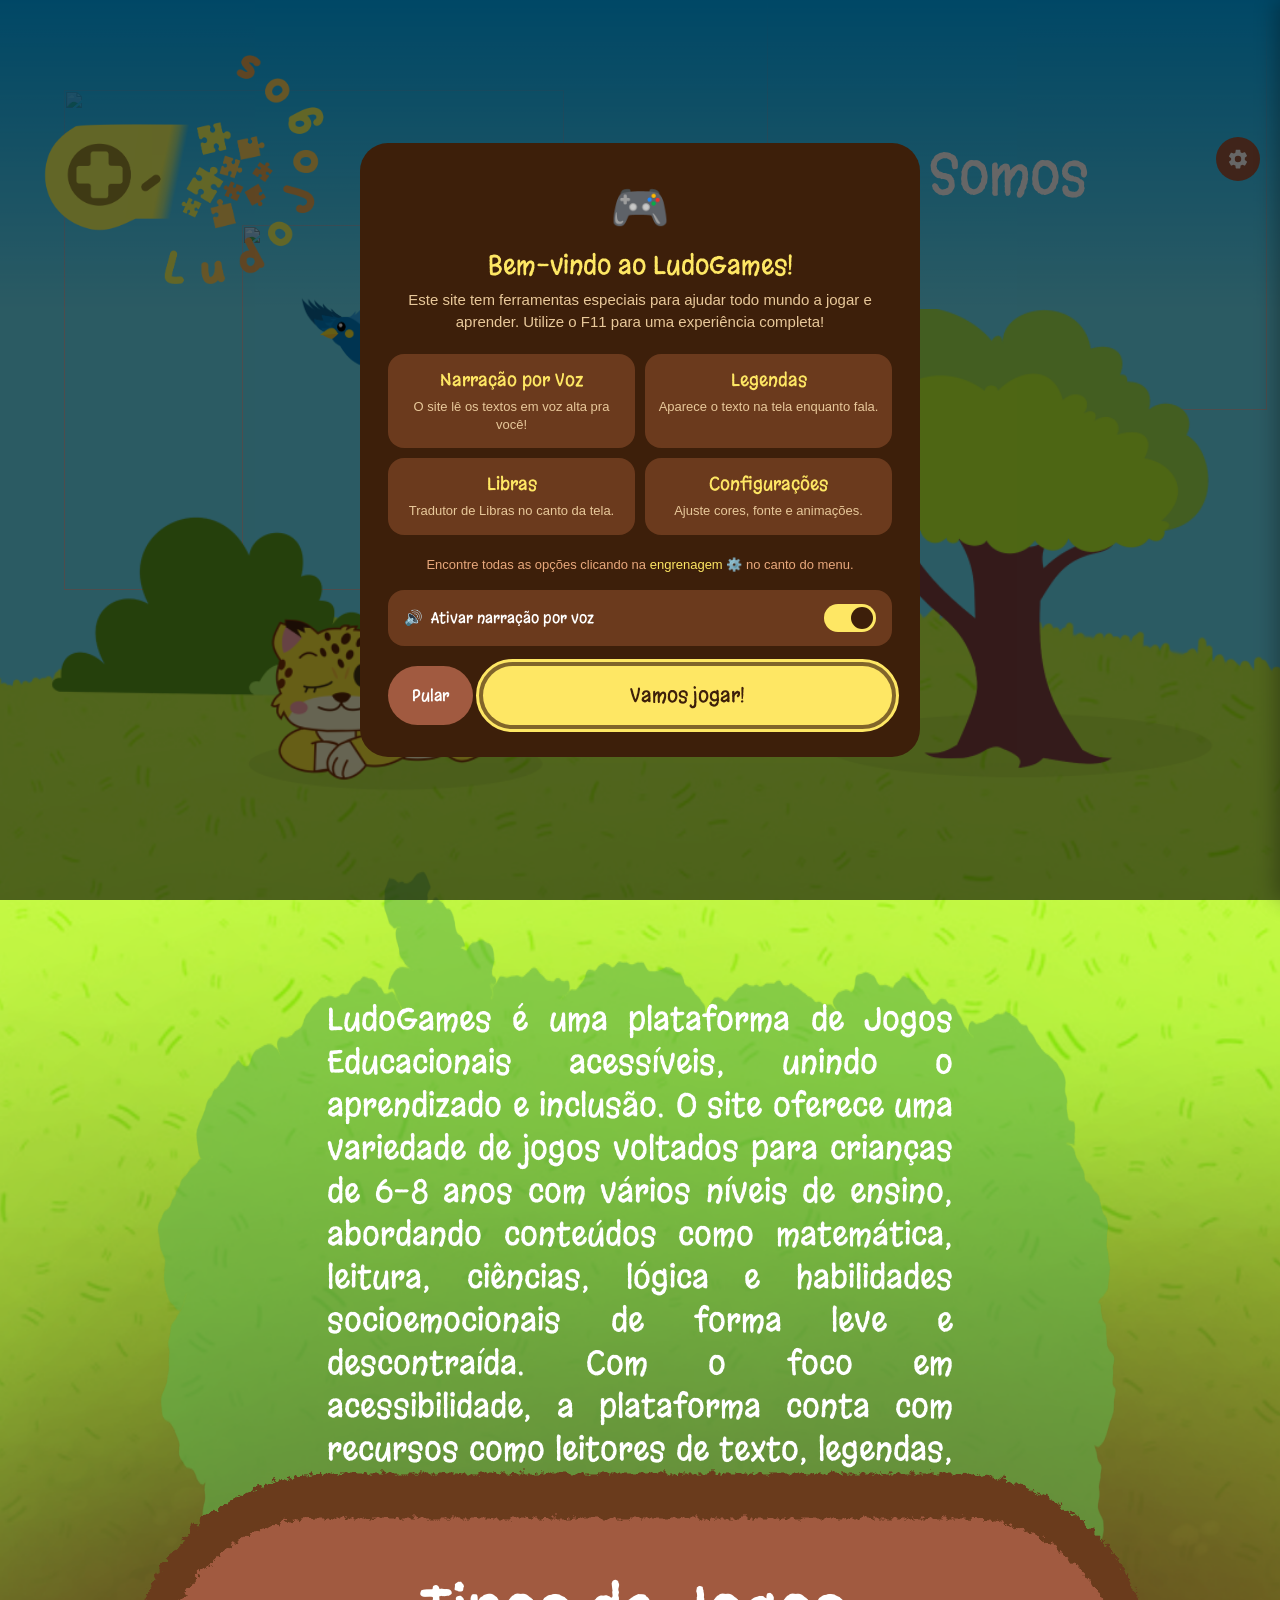
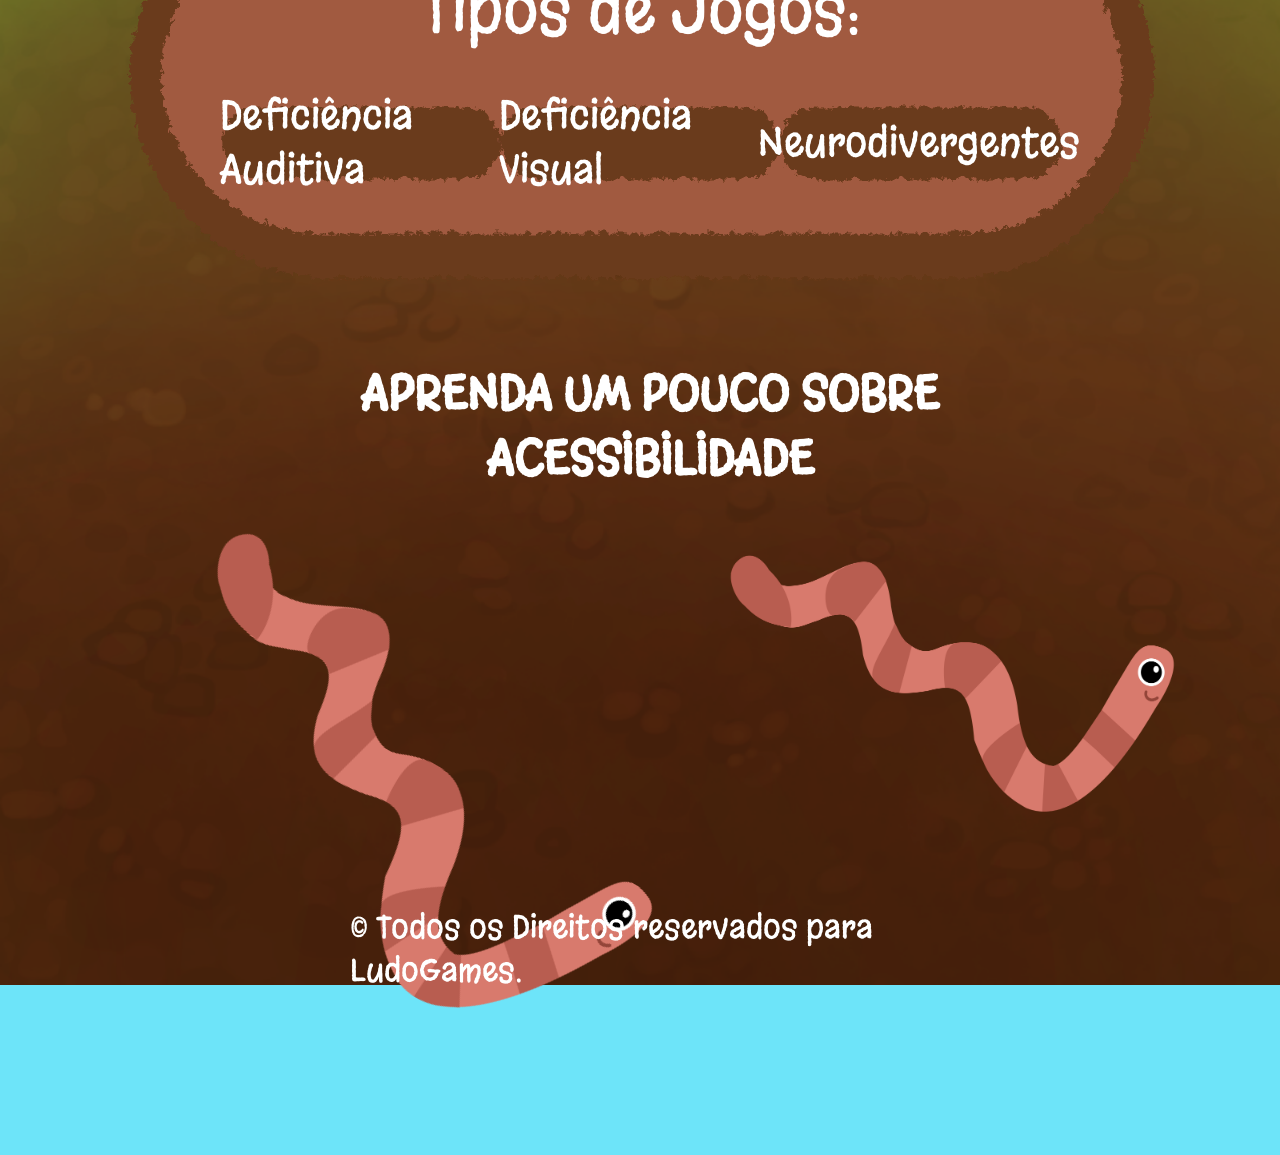
==== commit bec10b77: "feat: tab" ====
--- a/index.html
+++ b/index.html
@@ -14,6 +14,9 @@
     
 <body>
 
+    <!-- Skip link — primeiro elemento focável, pula o menu -->
+    <a href="#conteudo-principal" class="skip-link">Pular para o conteúdo principal</a>
+
     <!-- Filtro SVG para textura nas boxes -->
     <svg width="0" height="0" style="position:absolute">
     <defs>
@@ -168,7 +171,7 @@
         <img src="imgs/prikito2.png" alt="" class="prikito2">
     </div>
 
-    <main>
+    <main id="conteudo-principal" tabindex="-1">
         <img src="imgs/fundo.png" alt="" class="morro">
 
         <div class="caixa">
@@ -226,13 +229,13 @@
     </div>
 
     <!-- Popup de boas-vindas -->
-    <div class="popup-overlay" id="popupOverlay" aria-modal="true" role="dialog" aria-label="Boas-vindas ao LudoGames">
+    <div class="popup-overlay" id="popupOverlay" aria-modal="true" role="dialog" aria-labelledby="popup-titulo-id" aria-label="Boas-vindas ao LudoGames">
         <div class="popup">
 
             <div class="popup-topo">
                 <span class="popup-icone" aria-hidden="true">🎮</span>
-                <h2 class="popup-titulo">Bem-vindo ao LudoGames!</h2>
-                <p class="popup-subtitulo">Este site tem ferramentas especiais para ajudar todo mundo a jogar e aprender.</p>
+                <h2 class="popup-titulo" id="popup-titulo-id">Bem-vindo ao LudoGames!</h2>
+                <p class="popup-subtitulo">Este site tem ferramentas especiais para ajudar todo mundo a jogar e aprender. Utilize o F11 para uma experiência completa!</p>
             </div>
 
             <div class="popup-cards">
--- a/css/style.css
+++ b/css/style.css
@@ -82,11 +82,37 @@
 body.fonte-pequena .text2     { font-size: 2em; }
 body.fonte-pequena .caixa     { font-size: 1.6em; }
 
+/* ─── Skip link ──────────────────────────────────────────────────── */
+.skip-link {
+  position: absolute;
+  top: -100px;
+  left: 50%;
+  transform: translateX(-50%);
+  background: #FEE764;
+  color: #3d1f0a;
+  padding: 12px 24px;
+  border-radius: 0 0 12px 12px;
+  font-family: "Margarine", sans-serif;
+  font-size: 1.1rem;
+  font-weight: bold;
+  z-index: 99999;
+  transition: top 0.2s ease;
+  text-decoration: none;
+  white-space: nowrap;
+}
+
+.skip-link:focus {
+  top: 0;
+  outline: 3px solid #3d1f0a;
+  outline-offset: 2px;
+}
+
 /* ─── Acessibilidade: foco visível ──────────────────────────────── */
 :focus-visible {
   outline: 3px solid #FEE764;
   outline-offset: 4px;
   border-radius: 8px;
+  box-shadow: 0 0 0 6px rgba(254, 231, 100, 0.35);
 }
 
 /* ─── Acessibilidade: cursor padrão ─────────────────────────────── */
@@ -150,6 +176,7 @@
   height: auto;
   z-index: var(--z-header);
   margin-top: 5vh;
+  margin-right: 5vw;
 }
 
 .logo img {
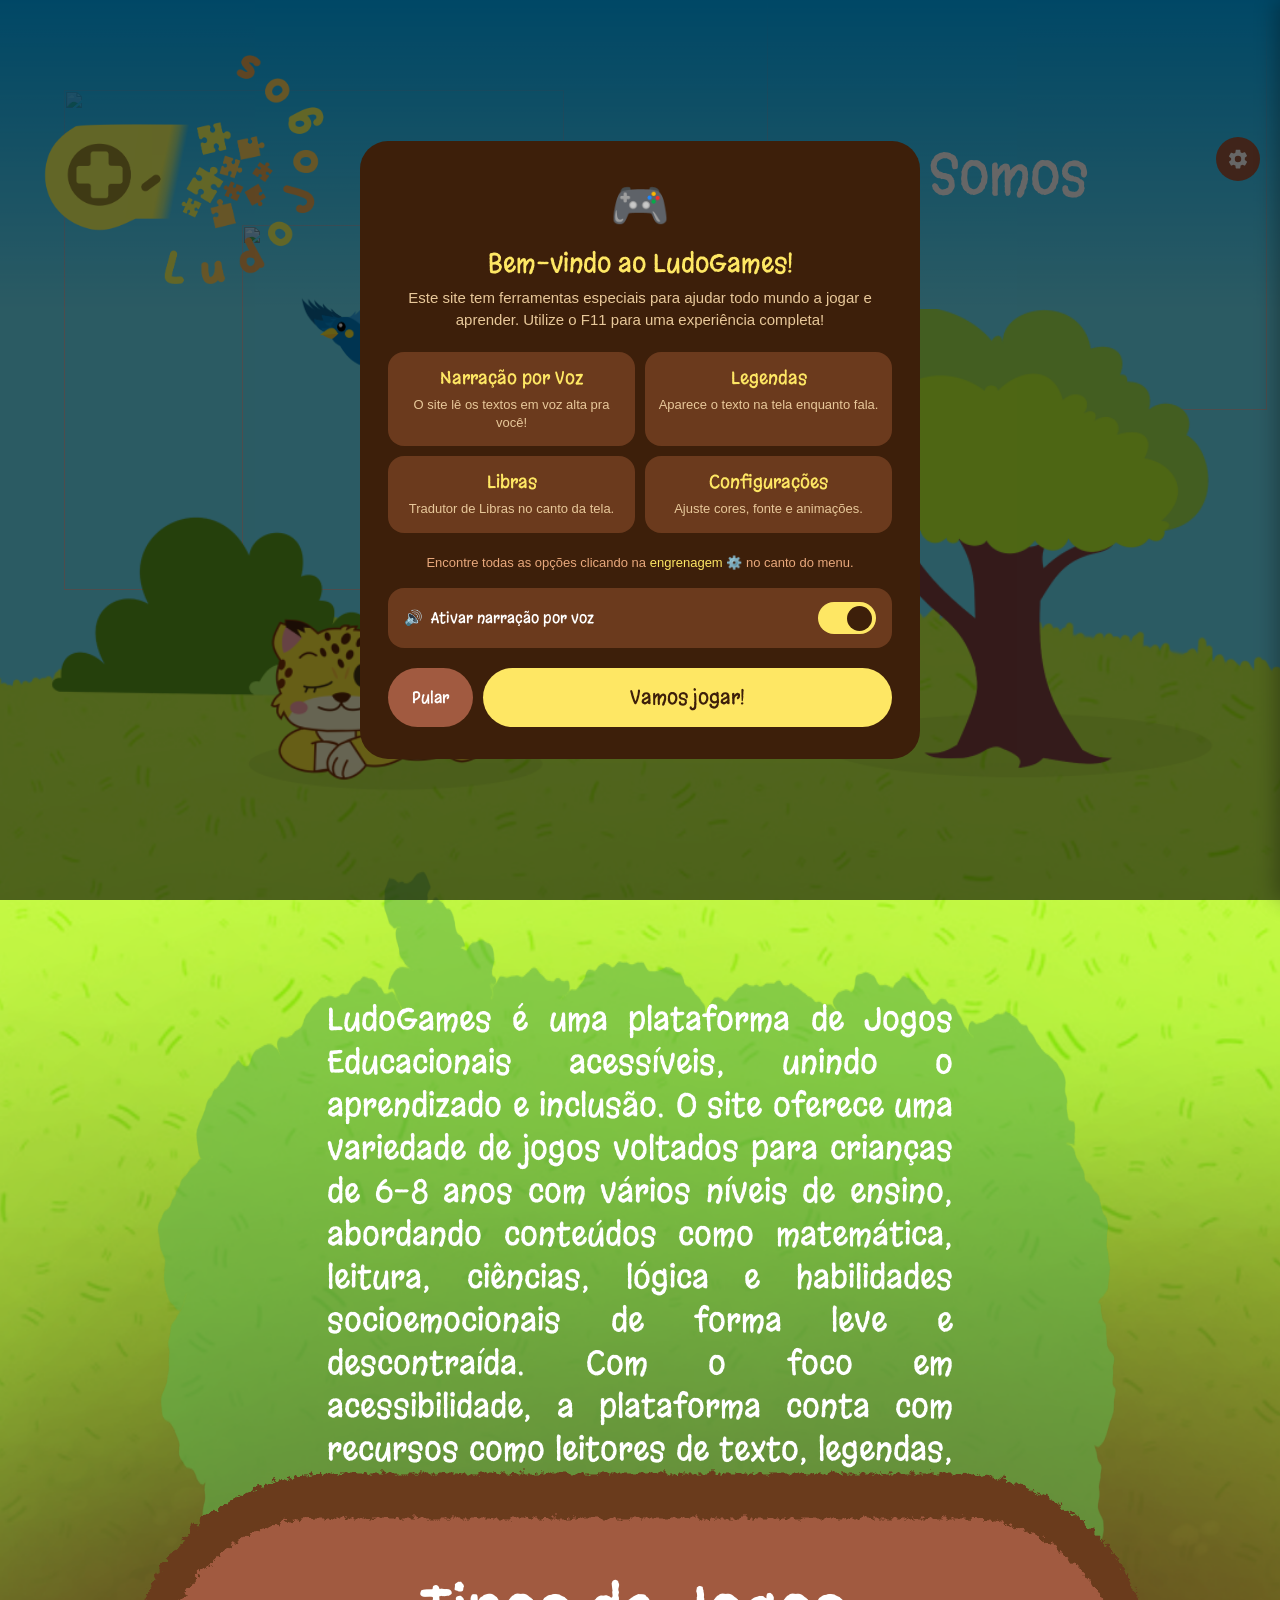
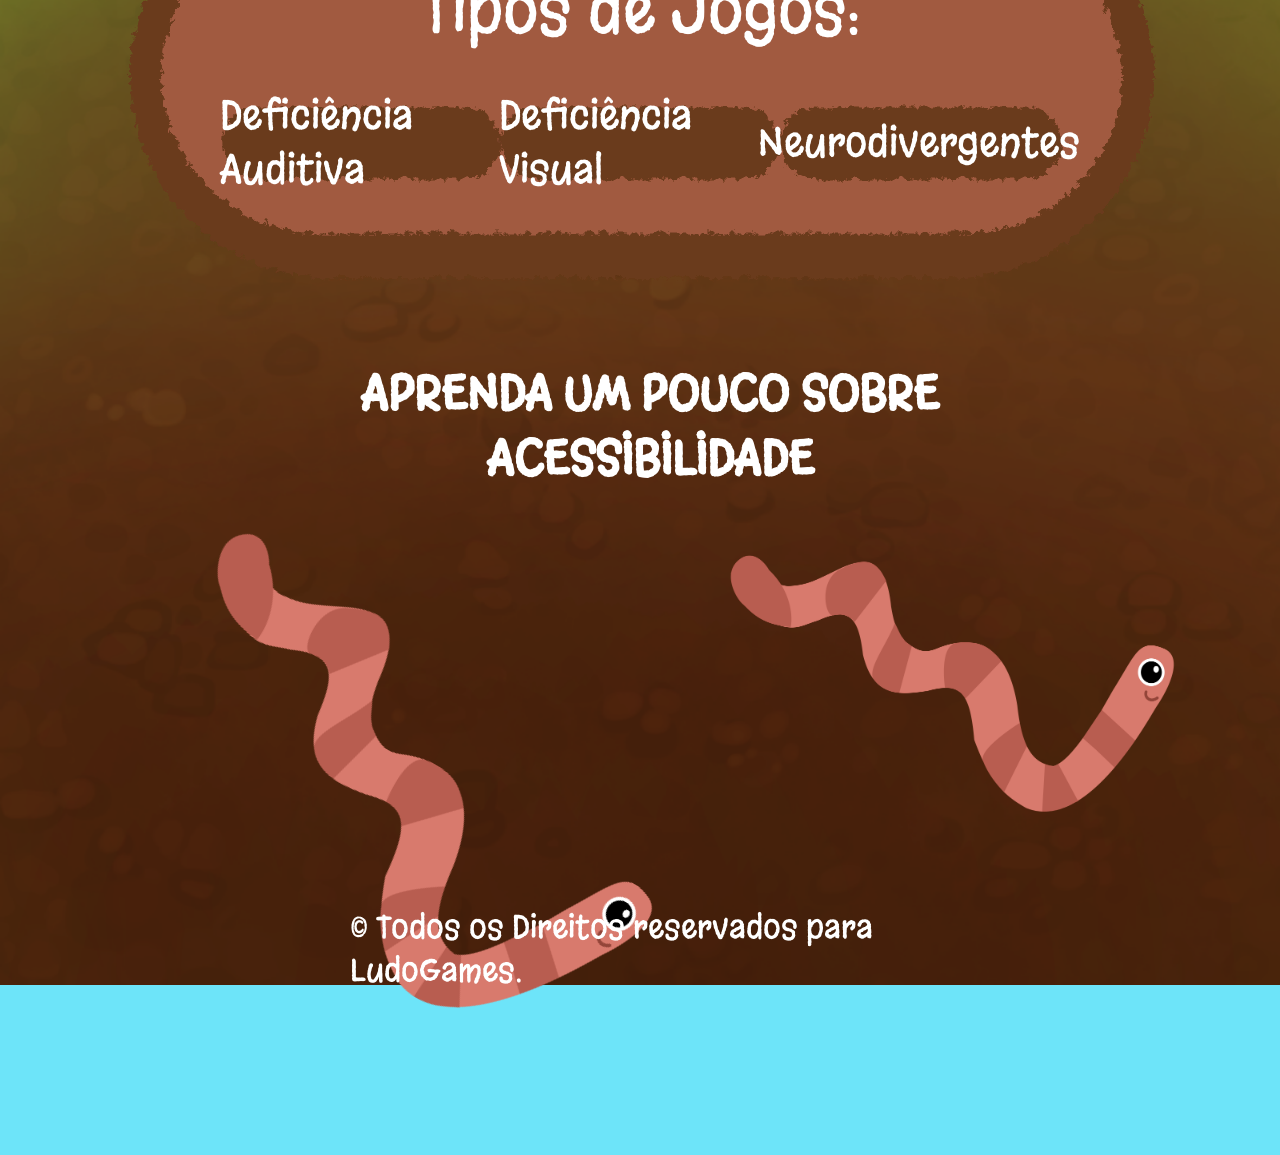
==== commit 4ba1cb6f: "update: jogos" ====
--- a/index.html
+++ b/index.html
@@ -9,13 +9,10 @@
     <link rel="shortcut icon" href="imgs/favicon.png" type="image/x-icon">
     <link rel="preconnect" href="https://fonts.googleapis.com">
     <link rel="preconnect" href="https://fonts.gstatic.com" crossorigin>
-    <link href="https://fonts.googleapis.com/css2?family=Margarine&display=swap" rel="stylesheet">
+    <link href="https://fonts.googleapis.com/css2?family=Margarine&family=Atkinson+Hyperlegible:ital,wght@0,400;0,700;1,400;1,700&display=swap" rel="stylesheet">
 </head>
     
 <body>
-
-    <!-- Skip link — primeiro elemento focável, pula o menu -->
-    <a href="#conteudo-principal" class="skip-link">Pular para o conteúdo principal</a>
 
     <!-- Filtro SVG para textura nas boxes -->
     <svg width="0" height="0" style="position:absolute">
@@ -47,7 +44,7 @@
                     <li><a href="quemsomos.html" class="narra-texto">Quem Somos</a></li>
                 </ul>
 
-                 <!-- Passarinho do header -->
+                <!-- Passarinho do header -->
                 <div class="passarinho" id="passarinho" aria-hidden="true">
                     <img src="imgs/prikito1.png" alt="">
                 </div>
@@ -67,7 +64,7 @@
     <div class="sb-overlay" id="sbOverlay" aria-hidden="true"></div>
 
     <!-- Painel lateral de acessibilidade -->
-    <aside class="sidebar-acessibilidade" id="sidebarAcessibilidade" aria-label="Painel de acessibilidade" aria-hidden="true">
+    <aside class="sidebar-acessibilidade" id="sidebarAcessibilidade" aria-label="Painel de acessibilidade" aria-hidden="true" inert>
 
         <div class="sb-header">
             <h2 class="sb-titulo">Acessibilidade</h2>
@@ -142,6 +139,17 @@
                     <button class="btn-op" data-fonte="grande">G</button>
                 </div>
             </div>
+
+            <div class="sb-row sb-row-select">
+                <label class="sb-label" for="selTipoFonte">
+                    <span aria-hidden="true">🔡</span> Tipo de fonte
+                </label>
+                <select class="sb-select" id="selTipoFonte" aria-label="Escolher tipo de fonte">
+                    <option value="padrao">Padrão</option>
+                    <option value="dislexia">Dislexia (OpenDyslexic)</option>
+                    <option value="discalculia">Discalculia (Atkinson Hyperlegible)</option>
+                </select>
+            </div>
         </section>
 
         <hr class="sb-divider">
@@ -171,7 +179,7 @@
         <img src="imgs/prikito2.png" alt="" class="prikito2">
     </div>
 
-    <main id="conteudo-principal" tabindex="-1">
+    <main>
         <img src="imgs/fundo.png" alt="" class="morro">
 
         <div class="caixa">
@@ -229,12 +237,12 @@
     </div>
 
     <!-- Popup de boas-vindas -->
-    <div class="popup-overlay" id="popupOverlay" aria-modal="true" role="dialog" aria-labelledby="popup-titulo-id" aria-label="Boas-vindas ao LudoGames">
+    <div class="popup-overlay" id="popupOverlay" aria-modal="true" role="dialog" aria-label="Boas-vindas ao LudoGames">
         <div class="popup">
 
             <div class="popup-topo">
                 <span class="popup-icone" aria-hidden="true">🎮</span>
-                <h2 class="popup-titulo" id="popup-titulo-id">Bem-vindo ao LudoGames!</h2>
+                <h2 class="popup-titulo">Bem-vindo ao LudoGames!</h2>
                 <p class="popup-subtitulo">Este site tem ferramentas especiais para ajudar todo mundo a jogar e aprender. Utilize o F11 para uma experiência completa!</p>
             </div>
 
--- a/css/style.css
+++ b/css/style.css
@@ -82,29 +82,73 @@
 body.fonte-pequena .text2     { font-size: 2em; }
 body.fonte-pequena .caixa     { font-size: 1.6em; }
 
-/* ─── Skip link ──────────────────────────────────────────────────── */
-.skip-link {
-  position: absolute;
-  top: -100px;
-  left: 50%;
-  transform: translateX(-50%);
-  background: #FEE764;
-  color: #3d1f0a;
-  padding: 12px 24px;
-  border-radius: 0 0 12px 12px;
-  font-family: "Margarine", sans-serif;
-  font-size: 1.1rem;
-  font-weight: bold;
-  z-index: 99999;
-  transition: top 0.2s ease;
-  text-decoration: none;
-  white-space: nowrap;
-}
-
-.skip-link:focus {
-  top: 0;
-  outline: 3px solid #3d1f0a;
-  outline-offset: 2px;
+/* ─── Acessibilidade: tipo de fonte (dislexia / discalculia) ────── *
+   OpenDyslexic não está no Google Fonts, por isso é importada via
+   @font-face apontando para o CDN da Fontsource (jsDelivr). Atkinson
+   Hyperlegible vem do Google Fonts, já importada no <head> da página.
+   O "!important" no seletor universal é necessário porque a fonte
+   "Margarine" está declarada em vários seletores específicos do CSS
+   (.sb-titulo, .btn-start etc.), que teriam mais especificidade do
+   que uma simples troca em "body" sem o !important.
+
+   OpenDyslexic e Atkinson Hyperlegible têm x-height e largura de
+   glifo bem maiores que a Margarine. Aplicadas no mesmo font-size,
+   elas estourariam caixas, botões e títulos dimensionados
+   especificamente para a Margarine — por isso reduzimos o font-size
+   do body nesses modos (só o tamanho, não a fonte), compensando essa
+   diferença visual. As combinações abaixo (ex: fonte-grande.fonte-
+   dislexia) garantem que "Tamanho da fonte" (P/M/G) e "Tipo de
+   fonte" funcionem juntos de forma previsível. ─────────────────── */
+@font-face {
+  font-family: "OpenDyslexic";
+  font-style: normal;
+  font-weight: 400;
+  font-display: swap;
+  src: url("https://cdn.jsdelivr.net/fontsource/fonts/opendyslexic@latest/latin-400-normal.woff2") format("woff2"),
+       url("https://cdn.jsdelivr.net/fontsource/fonts/opendyslexic@latest/latin-400-normal.woff") format("woff");
+}
+
+@font-face {
+  font-family: "OpenDyslexic";
+  font-style: normal;
+  font-weight: 700;
+  font-display: swap;
+  src: url("https://cdn.jsdelivr.net/fontsource/fonts/opendyslexic@latest/latin-700-normal.woff2") format("woff2"),
+       url("https://cdn.jsdelivr.net/fontsource/fonts/opendyslexic@latest/latin-700-normal.woff") format("woff");
+}
+
+body.fonte-dislexia * {
+  font-family: "OpenDyslexic", "Margarine", sans-serif !important;
+}
+
+body.fonte-discalculia * {
+  font-family: "Atkinson Hyperlegible", "Margarine", sans-serif !important;
+}
+
+body.fonte-dislexia,
+body.fonte-discalculia {
+  font-size: 0.82em;
+}
+
+body.fonte-pequena.fonte-dislexia,
+body.fonte-pequena.fonte-discalculia {
+  font-size: calc(14px * 0.82);
+}
+
+body.fonte-normal.fonte-dislexia,
+body.fonte-normal.fonte-discalculia {
+  font-size: calc(16px * 0.82);
+}
+
+body.fonte-grande.fonte-dislexia,
+body.fonte-grande.fonte-discalculia {
+  font-size: calc(20px * 0.82);
+}
+
+/* Discalculia: espaçamento extra entre dígitos ajuda a diferenciar
+   números em sequência (ex: datas, quantidades, pontuações) */
+body.fonte-discalculia {
+  font-variant-numeric: tabular-nums;
 }
 
 /* ─── Acessibilidade: foco visível ──────────────────────────────── */
@@ -112,7 +156,6 @@
   outline: 3px solid #FEE764;
   outline-offset: 4px;
   border-radius: 8px;
-  box-shadow: 0 0 0 6px rgba(254, 231, 100, 0.35);
 }
 
 /* ─── Acessibilidade: cursor padrão ─────────────────────────────── */
@@ -304,14 +347,15 @@
   position: fixed;
   top: 0;
   right: 0;
-  width: 400px;
+  width: 440px;
+  max-width: 92vw;
   height: 100vh;
   background: #3d1f0a;
   z-index: var(--z-overlay);
   transform: translateX(100%);
   transition: transform 0.35s ease;
   overflow-y: auto;
-  padding: 24px 20px;
+  padding: 30px 26px;
   box-shadow: -4px 0 20px rgba(0,0,0,0.3);
 }
 
@@ -323,12 +367,12 @@
   display: flex;
   justify-content: space-between;
   align-items: center;
-  margin-bottom: 20px;
+  margin-bottom: 26px;
 }
 
 .sb-titulo {
   color: white;
-  font-size: 24px;
+  font-size: 30px;
   font-family: "Margarine", sans-serif;
   font-weight: normal;
 }
@@ -337,10 +381,10 @@
   background: #A15A40;
   border: none;
   color: white;
-  width: 34px;
-  height: 34px;
+  width: 40px;
+  height: 40px;
   border-radius: 50%;
-  font-size: 16px;
+  font-size: 18px;
   display: flex;
   align-items: center;
   justify-content: center;
@@ -353,15 +397,15 @@
 }
 
 .sb-secao {
-  margin-bottom: 8px;
+  margin-bottom: 10px;
 }
 
 .sb-secao-titulo {
   color: #e8a87c;
-  font-size: 12px;
+  font-size: 14px;
   text-transform: uppercase;
   letter-spacing: 1.5px;
-  margin-bottom: 12px;
+  margin-bottom: 16px;
   font-family: sans-serif;
   font-weight: 700;
 }
@@ -370,13 +414,13 @@
   display: flex;
   justify-content: space-between;
   align-items: center;
-  margin-bottom: 14px;
+  margin-bottom: 20px;
   gap: 10px;
 }
 
 .sb-label {
   color: white;
-  font-size: 16px;
+  font-size: 19px;
   font-family: "Margarine", sans-serif;
   display: flex;
   align-items: center;
@@ -386,14 +430,14 @@
 .sb-divider {
   border: none;
   border-top: 1px solid #6B3A1D;
-  margin: 16px 0;
+  margin: 20px 0;
 }
 
 /* ─── Toggle switch ──────────────────────────────────────────────── */
 .toggle {
   position: relative;
-  width: 52px;
-  height: 28px;
+  width: 58px;
+  height: 32px;
   flex-shrink: 0;
 }
 
@@ -408,15 +452,15 @@
   position: absolute;
   inset: 0;
   background: #6B3A1D;
-  border-radius: 28px;
+  border-radius: 32px;
   transition: background 0.3s ease;
 }
 
 .slider-tog::before {
   content: '';
   position: absolute;
-  width: 22px;
-  height: 22px;
+  width: 25px;
+  height: 25px;
   left: 3px;
   bottom: 3px;
   background: white;
@@ -429,14 +473,14 @@
 }
 
 .toggle input:checked + .slider-tog::before {
-  transform: translateX(24px);
+  transform: translateX(26px);
   background: #3d1f0a;
 }
 
 /* ─── Botões de opção (P/M/G, velocidade) ────────────────────────── */
 .btn-grupo {
   display: flex;
-  gap: 6px;
+  gap: 8px;
   flex-shrink: 0;
 }
 
@@ -444,12 +488,12 @@
   background: #6B3A1D;
   border: none;
   color: white;
-  padding: 6px 12px;
-  border-radius: 20px;
+  padding: 9px 16px;
+  border-radius: 22px;
   font-family: "Margarine", sans-serif;
-  font-size: 14px;
+  font-size: 16px;
   transition: background 0.2s ease;
-  min-width: 36px;
+  min-width: 42px;
 }
 
 .btn-op:hover {
@@ -459,6 +503,44 @@
 .btn-op.ativo {
   background: #FEE764;
   color: #3d1f0a;
+}
+
+/* ─── Seletor de tipo de fonte (dropdown) ────────────────────────── */
+.sb-row-select {
+  align-items: flex-start;
+  flex-direction: column;
+  gap: 10px;
+}
+
+.sb-select {
+  width: 100%;
+  background: #6B3A1D;
+  border: none;
+  color: white;
+  padding: 12px 14px;
+  border-radius: 12px;
+  font-family: "Margarine", sans-serif;
+  font-size: 17px;
+  cursor: pointer;
+  transition: background 0.2s ease;
+  appearance: none;
+  -webkit-appearance: none;
+  background-image: url("data:image/svg+xml;utf8,<svg xmlns='http://www.w3.org/2000/svg' viewBox='0 0 24 24' fill='white'><path d='M7 10l5 5 5-5z'/></svg>");
+  background-repeat: no-repeat;
+  background-position: right 14px center;
+  background-size: 20px;
+  padding-right: 40px;
+}
+
+.sb-select:hover,
+.sb-select:focus-visible {
+  background-color: #A15A40;
+}
+
+.sb-select option {
+  background: #3d1f0a;
+  color: white;
+  font-family: sans-serif;
 }
 
 /* ─── Nuvens / Prikito 2 / Minhoca ─────────────────────────────────────────────────────── */
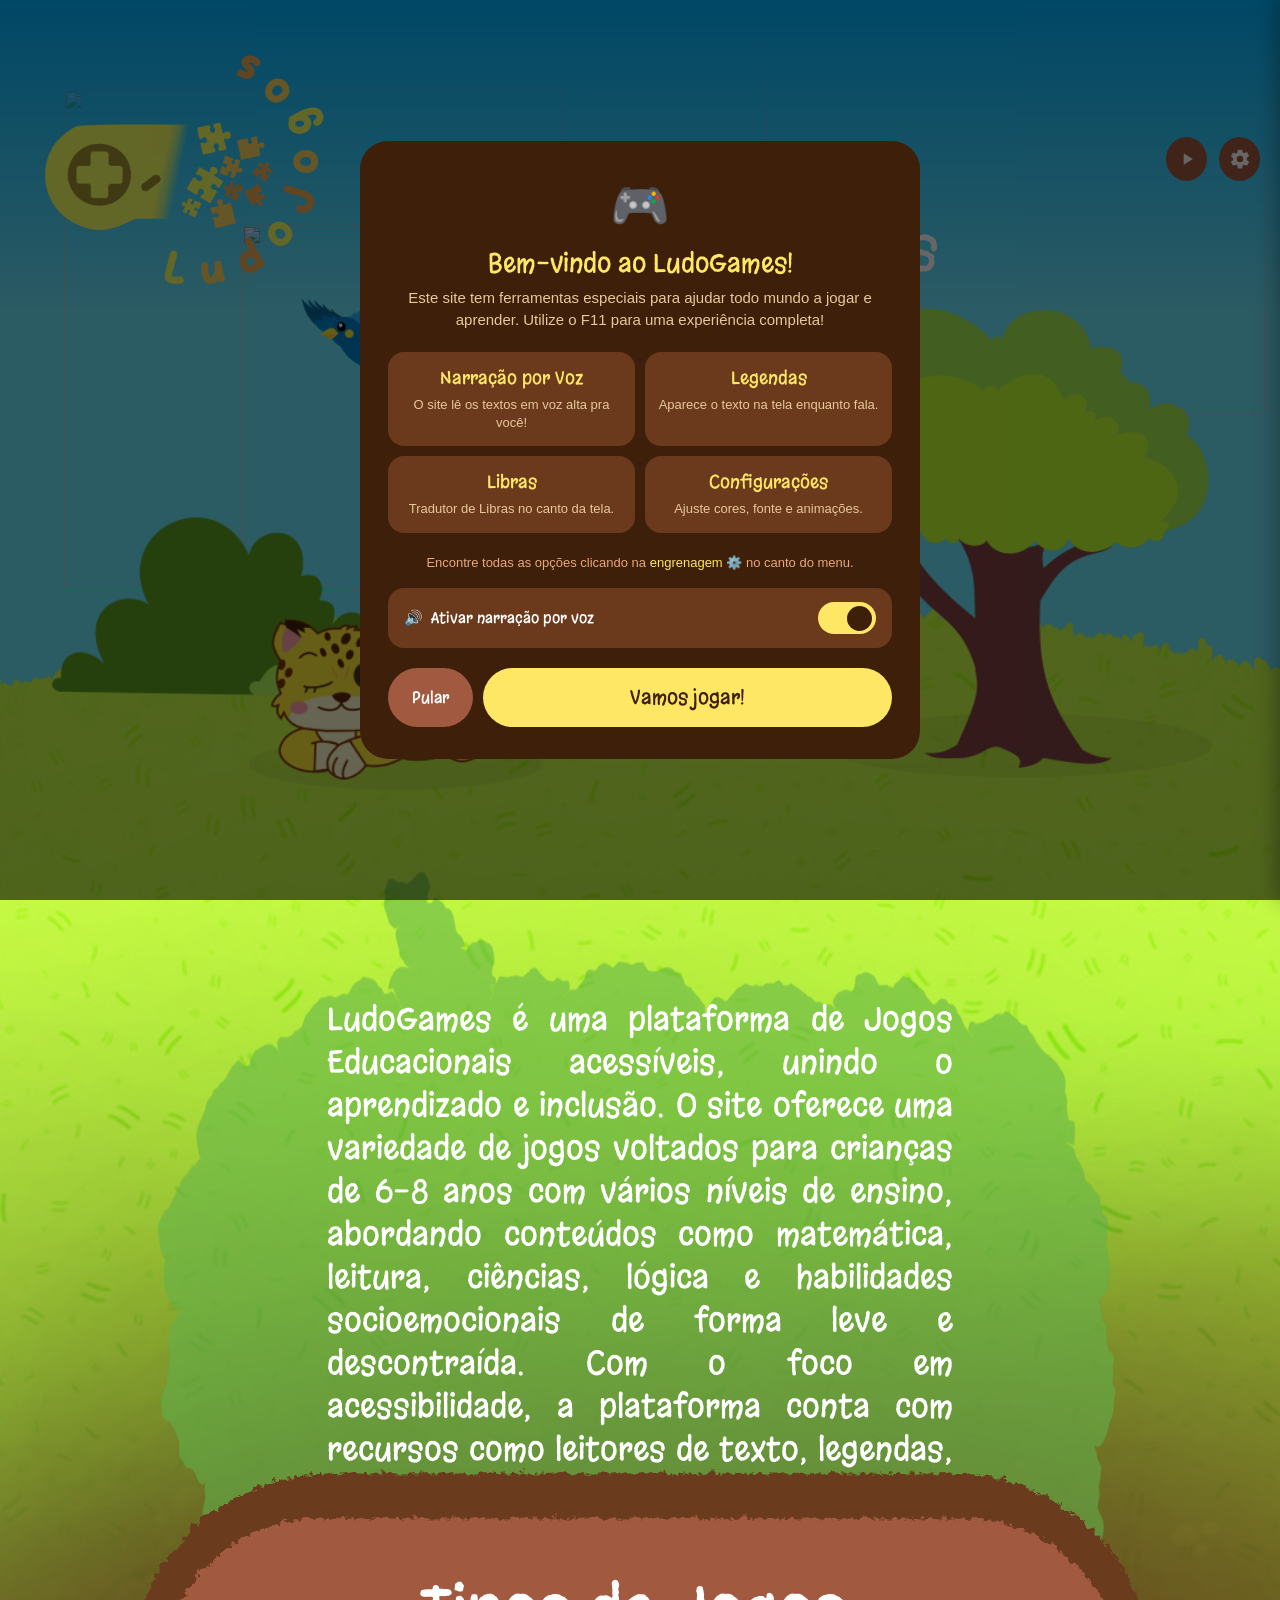
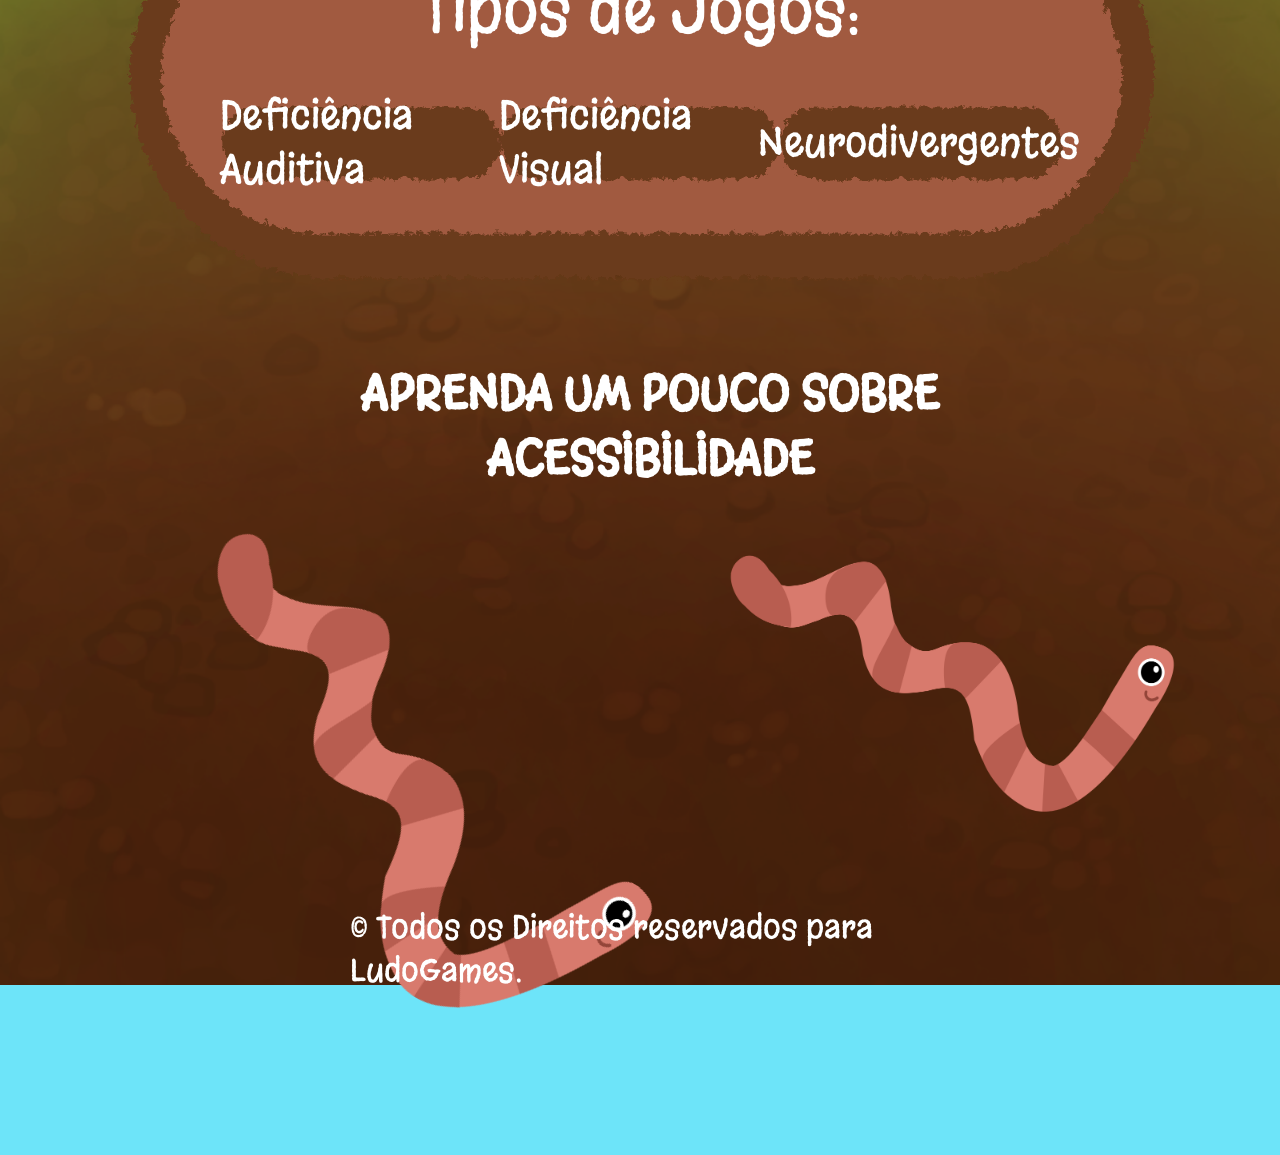
==== commit a5414675: "update: musica" ====
--- a/index.html
+++ b/index.html
@@ -49,6 +49,16 @@
                     <img src="imgs/prikito1.png" alt="">
                 </div>
 
+                <!-- Botão de música de fundo -->
+                <button class="btn-musica" id="btnMusica" aria-label="Tocar música de fundo" aria-pressed="false" title="Música de fundo">
+                    <svg class="icone-musica-play" viewBox="0 0 24 24" xmlns="http://www.w3.org/2000/svg" aria-hidden="true">
+                        <path d="M8 5v14l11-7z"/>
+                    </svg>
+                    <svg class="icone-musica-pause" viewBox="0 0 24 24" xmlns="http://www.w3.org/2000/svg" aria-hidden="true">
+                        <path d="M6 5h4v14H6zM14 5h4v14h-4z"/>
+                    </svg>
+                </button>
+
                 <!-- Botão de acessibilidade -->
                 <button class="btn-acessibilidade" id="btnAcessibilidade" aria-label="Abrir painel de acessibilidade" title="Acessibilidade">
                     <svg viewBox="0 0 24 24" xmlns="http://www.w3.org/2000/svg" aria-hidden="true">
@@ -60,6 +70,11 @@
         </header>
     </div>
 
+    <!-- Elemento de áudio da música de fundo desta página. O caminho é
+         padronizado como sons/musica-fundo.mp3 — basta substituir o
+         arquivo depois, sem precisar mexer no código. -->
+    <audio id="musicaFundo" src="sons/musica-fundo-index.mp3" loop preload="none"></audio>
+
     <!-- Overlay do painel de acessibilidade -->
     <div class="sb-overlay" id="sbOverlay" aria-hidden="true"></div>
 
@@ -91,6 +106,16 @@
                 </label>
                 <label class="toggle">
                     <input type="checkbox" id="togLegenda" checked>
+                    <span class="slider-tog"></span>
+                </label>
+            </div>
+
+            <div class="sb-row">
+                <label class="sb-label" for="togMusica">
+                    <span aria-hidden="true">🎵</span> Música de fundo
+                </label>
+                <label class="toggle">
+                    <input type="checkbox" id="togMusica">
                     <span class="slider-tog"></span>
                 </label>
             </div>
--- a/css/style.css
+++ b/css/style.css
@@ -326,6 +326,70 @@
   transition: fill 0.3s ease;
 }
 
+/* ─── Botão de música de fundo ───────────────────────────────────── */
+.btn-musica {
+  width: 44px;
+  height: 44px;
+  background: #A15A40;
+  border: none;
+  border-radius: 50%;
+  display: flex;
+  align-items: center;
+  justify-content: center;
+  margin-right: 12px;
+  transition: transform 0.2s ease, background 0.3s ease;
+  z-index: var(--z-header);
+  position: relative;
+}
+
+.btn-musica:hover {
+  background: #FEE764;
+}
+
+.btn-musica:hover svg {
+  fill: #3d1f0a;
+}
+
+.btn-musica svg {
+  width: 20px;
+  height: 20px;
+  fill: white;
+  transition: fill 0.3s ease;
+}
+
+/* Só um dos dois ícones aparece por vez, conforme o estado do botão */
+.icone-musica-pause { display: none; }
+
+.btn-musica.tocando .icone-musica-play  { display: none; }
+.btn-musica.tocando .icone-musica-pause { display: block; }
+
+/* Leve pulso enquanto a música está tocando, só um reforço visual sutil
+   (respeitando body.sem-animacoes, que já desliga toda animação do site) */
+.btn-musica.tocando {
+  animation: pulso-musica 1.6s ease-in-out infinite;
+}
+
+@keyframes pulso-musica {
+  0%, 100% { box-shadow: 0 0 0 0 rgba(254, 231, 100, 0.5); }
+  50%      { box-shadow: 0 0 0 6px rgba(254, 231, 100, 0); }
+}
+
+/* Estado desabilitado: quando o toggle "Música de fundo" está desligado
+   no painel de acessibilidade, o botão do header fica visualmente
+   inativo e não pode ser clicado */
+.btn-musica:disabled {
+  opacity: 0.4;
+  cursor: not-allowed;
+}
+
+.btn-musica:disabled:hover {
+  background: #A15A40;
+}
+
+.btn-musica:disabled:hover svg {
+  fill: white;
+}
+
 /* ─── Overlay ────────────────────────────────────────────────────── */
 .sb-overlay {
   position: fixed;
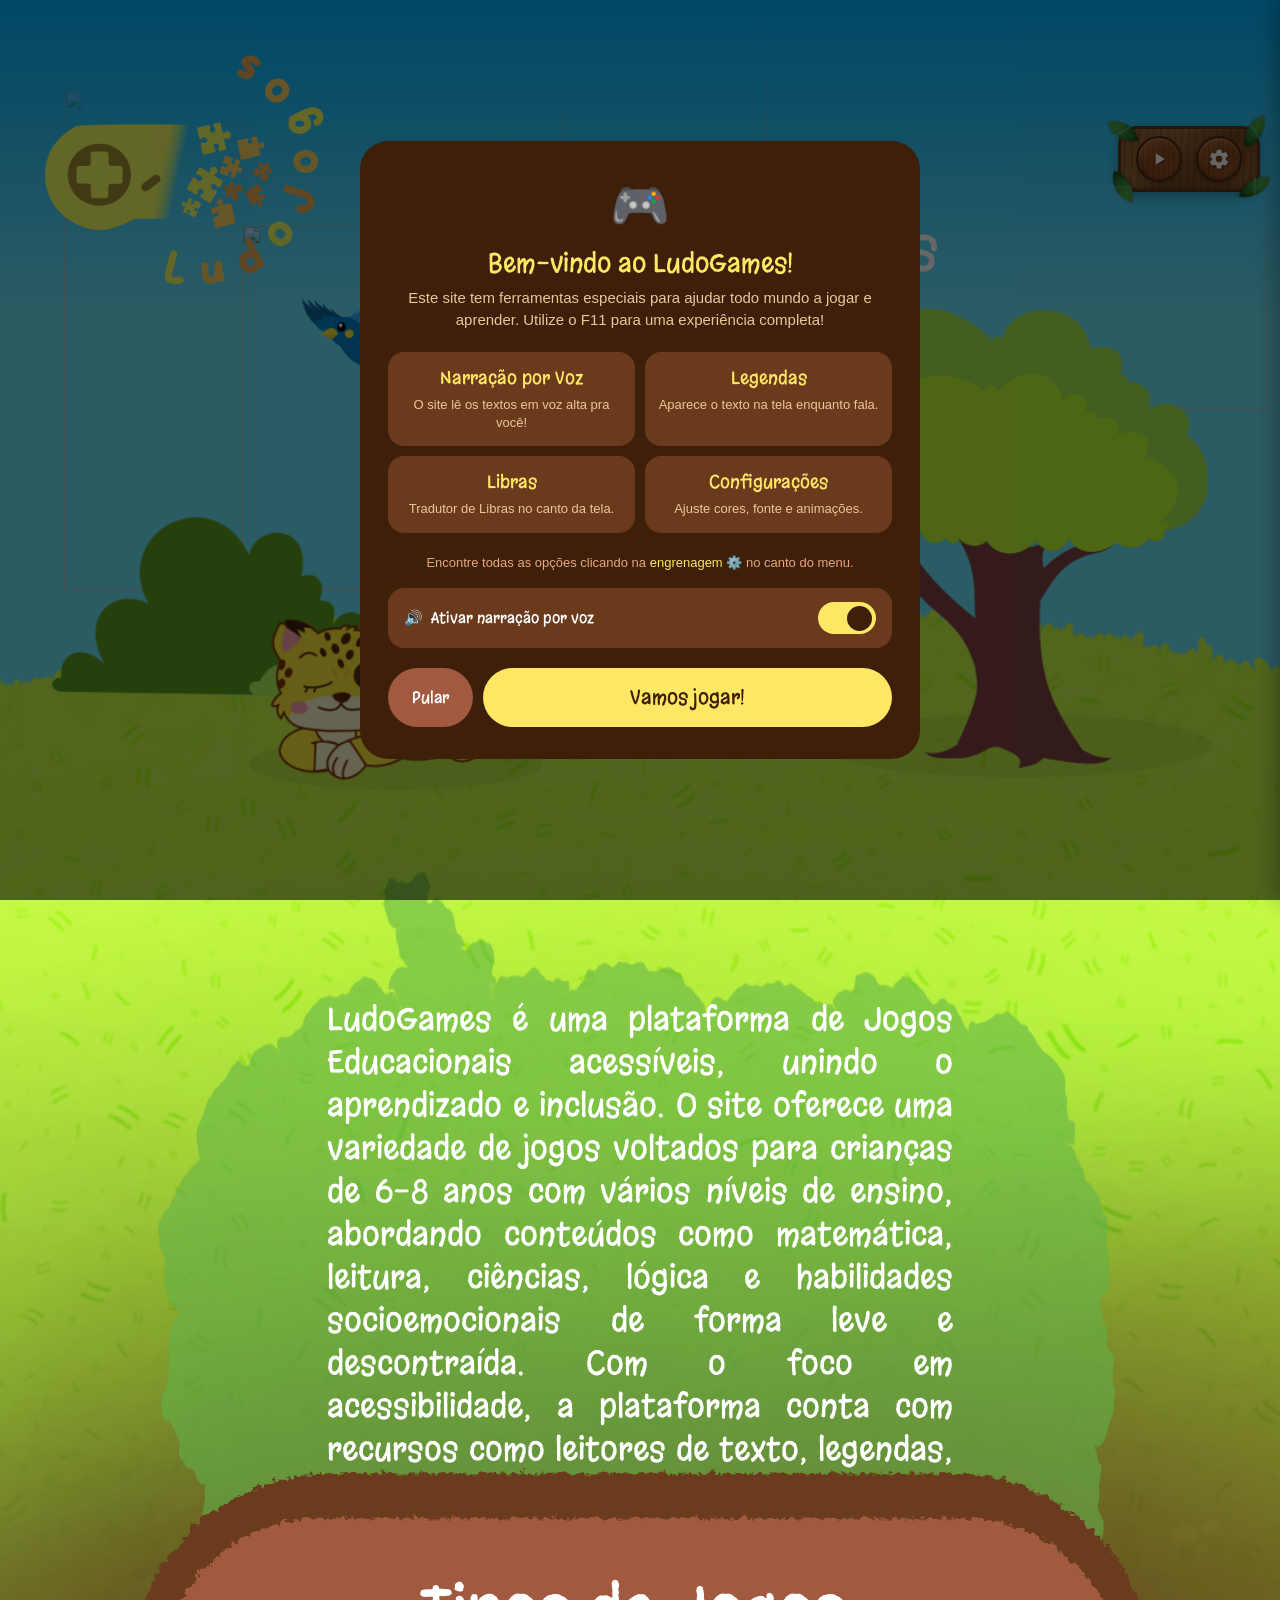
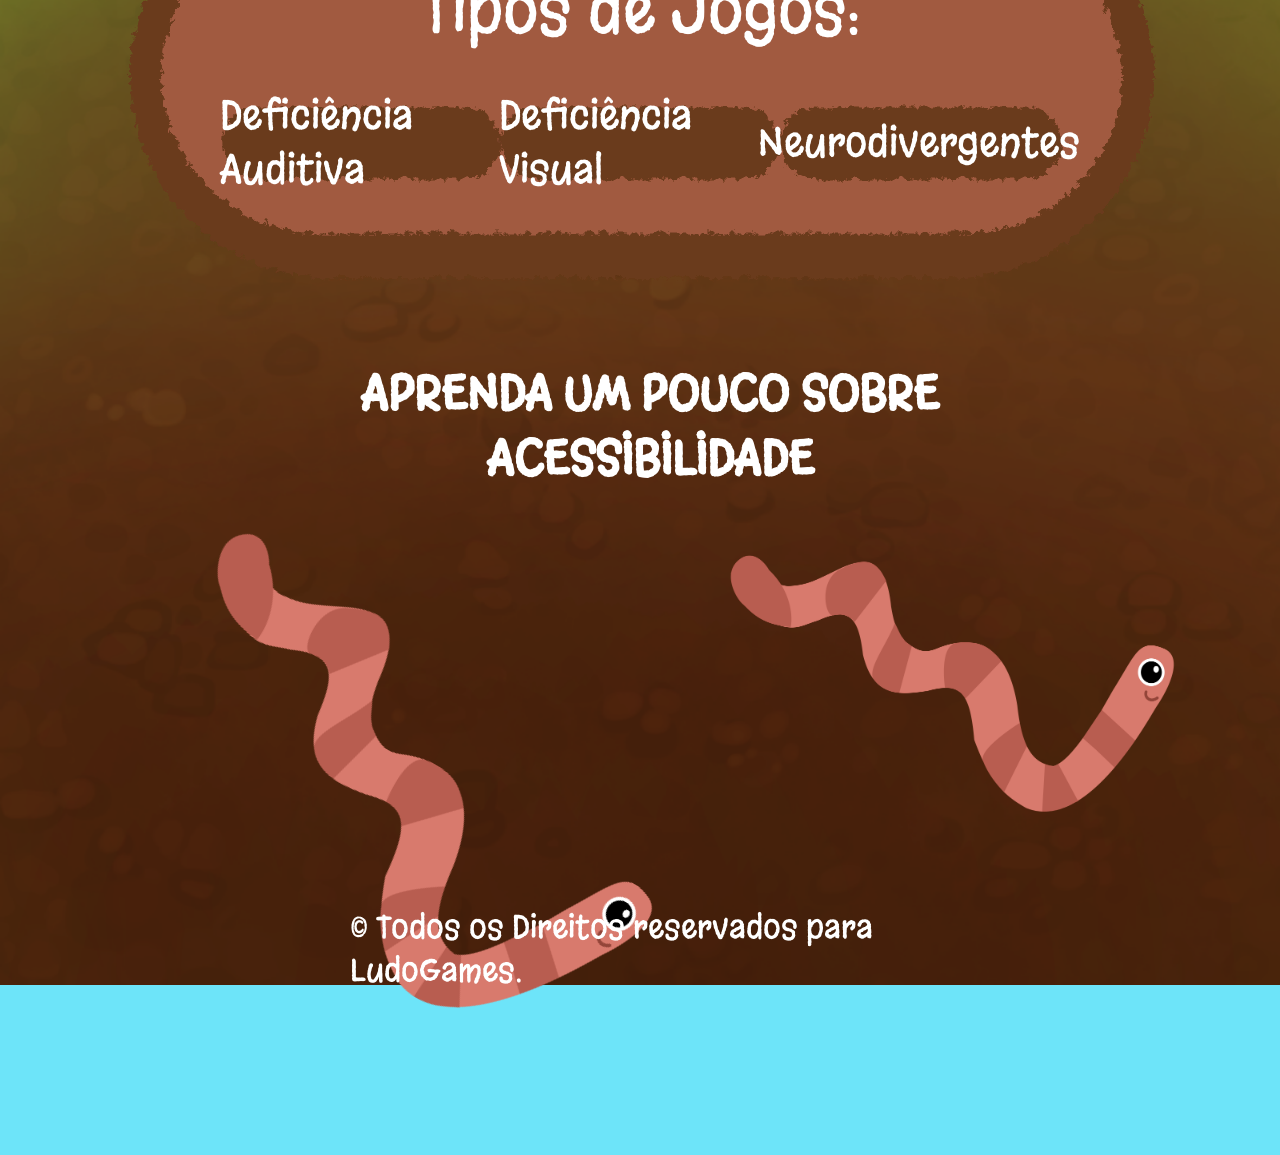
==== commit f1f19e28: "update: musica bonitinha" ====
--- a/index.html
+++ b/index.html
@@ -49,6 +49,13 @@
                     <img src="imgs/prikito1.png" alt="">
                 </div>
 
+                <!-- Placa de madeira: agrupa botões de música + acessibilidade -->
+            <div class="placa-header">
+                <span class="folha folha-tl" aria-hidden="true"></span>
+                <span class="folha folha-tr" aria-hidden="true"></span>
+                <span class="folha folha-bl" aria-hidden="true"></span>
+                <span class="folha folha-br" aria-hidden="true"></span>
+
                 <!-- Botão de música de fundo -->
                 <button class="btn-musica" id="btnMusica" aria-label="Tocar música de fundo" aria-pressed="false" title="Música de fundo">
                     <svg class="icone-musica-play" viewBox="0 0 24 24" xmlns="http://www.w3.org/2000/svg" aria-hidden="true">
@@ -65,14 +72,15 @@
                         <path d="M12 15.5A3.5 3.5 0 0 1 8.5 12 3.5 3.5 0 0 1 12 8.5a3.5 3.5 0 0 1 3.5 3.5 3.5 3.5 0 0 1-3.5 3.5m7.43-2.92c.04-.3.07-.62.07-.96s-.03-.66-.07-1l2.15-1.68c.19-.15.24-.42.12-.64l-2.04-3.53c-.12-.22-.39-.3-.61-.22l-2.54 1.02c-.52-.4-1.08-.73-1.69-.98l-.38-2.7C14.46 2.18 14.25 2 14 2h-4c-.25 0-.46.18-.49.42l-.38 2.7c-.61.25-1.17.59-1.69.98L4.9 5.08c-.22-.08-.49 0-.61.22L2.25 8.83c-.13.22-.07.49.12.64l2.15 1.68c-.04.34-.07.67-.07 1s.03.65.07.96l-2.15 1.7c-.19.14-.24.42-.12.63l2.04 3.54c.12.22.39.3.61.22l2.54-1.01c.52.4 1.08.73 1.69.98l.38 2.7c.03.24.24.42.49.42h4c.25 0 .46-.18.49-.42l.38-2.7c.61-.25 1.17-.58 1.69-.98l2.54 1.01c.22.08.49 0 .61-.22l2.04-3.54c.12-.21.07-.49-.12-.63l-2.15-1.7z"/>
                     </svg>
                 </button>
+            </div>
 
             </nav>
         </header>
     </div>
 
     <!-- Elemento de áudio da música de fundo desta página. O caminho é
-         padronizado como sons/musica-fundo.mp3 — basta substituir o
-         arquivo depois, sem precisar mexer no código. -->
+        padronizado como sons/musica-fundo.mp3 — basta substituir o
+        arquivo depois, sem precisar mexer no código. -->
     <audio id="musicaFundo" src="sons/musica-fundo-index.mp3" loop preload="none"></audio>
 
     <!-- Overlay do painel de acessibilidade -->
--- a/css/style.css
+++ b/css/style.css
@@ -1076,4 +1076,272 @@
   z-index: var(--z-topo);
   left: 0;
   top: 0;
+}
+
+/* ════════════════════════════════════════════════════════════════ */
+/* ─── Placa de madeira do header (música + acessibilidade) ─────── */
+/* ════════════════════════════════════════════════════════════════ */
+.placa-header {
+    position: relative;
+    display: flex;
+    align-items: center;
+    gap: 14px;
+    padding: 10px 18px;
+    margin-right: 20px;
+    z-index: var(--z-header);
+    background:
+        repeating-linear-gradient(
+            92deg,
+            rgba(60, 32, 12, 0.18) 0px,
+            rgba(60, 32, 12, 0.18) 2px,
+            transparent 2px,
+            transparent 7px
+        ),
+        repeating-linear-gradient(
+            88deg,
+            rgba(120, 70, 30, 0.25) 0px,
+            rgba(120, 70, 30, 0.25) 1px,
+            transparent 1px,
+            transparent 11px
+        ),
+        linear-gradient(
+            135deg,
+            #8B5A2B 0%,
+            #A16936 30%,
+            #7A4A20 60%,
+            #9B5F2E 100%
+        );
+    border-radius: 18px;
+    box-shadow:
+        inset 0 0 0 3px #5C3317,
+        inset 0 2px 6px rgba(255, 220, 180, 0.25),
+        inset 0 -3px 8px rgba(0, 0, 0, 0.35),
+        0 4px 12px rgba(0, 0, 0, 0.3);
+}
+
+/* Cantos de folhagem verde */
+.folha {
+    position: absolute;
+    width: 26px;
+    height: 26px;
+    background: radial-gradient(
+        ellipse at 30% 30%,
+        #4CAF50 0%,
+        #2E7D32 55%,
+        #1B5E20 100%
+    );
+    border-radius: 0 100% 0 100%;
+    box-shadow:
+        inset -2px -2px 4px rgba(0, 0, 0, 0.3),
+        inset 2px 2px 3px rgba(255, 255, 255, 0.2),
+        0 1px 3px rgba(0, 0, 0, 0.3);
+    z-index: calc(var(--z-header) + 1);
+    pointer-events: none;
+}
+.folha-tl { top: -8px; left: -8px;  transform: rotate(-15deg); }
+.folha-tr { top: -8px; right: -8px; transform: rotate(75deg);  }
+.folha-bl { bottom: -8px; left: -8px;  transform: rotate(195deg); }
+.folha-br { bottom: -8px; right: -8px; transform: rotate(105deg); }
+
+.folha::before {
+    content: '';
+    position: absolute;
+    top: 50%;
+    left: 10%;
+    width: 80%;
+    height: 1px;
+    background: rgba(255, 255, 255, 0.3);
+    transform: translateY(-50%) rotate(-15deg);
+}
+
+/* Botões como "botões de madeira" individuais com relevo */
+.placa-header .btn-musica,
+.placa-header .btn-acessibilidade {
+    width: 46px;
+    height: 46px;
+    background:
+        repeating-linear-gradient(
+            90deg,
+            rgba(50, 25, 10, 0.2) 0px,
+            rgba(50, 25, 10, 0.2) 1px,
+            transparent 1px,
+            transparent 5px
+        ),
+        linear-gradient(145deg, #B06A35 0%, #8B4A1E 50%, #A15A28 100%);
+    border: 2px solid #4A2810;
+    border-radius: 50%;
+    margin-right: 0;
+    box-shadow:
+        inset 0 2px 3px rgba(255, 200, 150, 0.3),
+        inset 0 -2px 4px rgba(0, 0, 0, 0.3),
+        0 3px 6px rgba(0, 0, 0, 0.25);
+}
+
+.placa-header .btn-musica:hover,
+.placa-header .btn-acessibilidade:hover {
+    transform: translateY(1px);
+    box-shadow:
+        inset 0 2px 4px rgba(0, 0, 0, 0.35),
+        inset 0 -1px 2px rgba(255, 200, 150, 0.15),
+        0 2px 4px rgba(0, 0, 0, 0.2);
+    background:
+        repeating-linear-gradient(
+            90deg,
+            rgba(50, 25, 10, 0.25) 0px,
+            rgba(50, 25, 10, 0.25) 1px,
+            transparent 1px,
+            transparent 5px
+        ),
+        linear-gradient(145deg, #9B5A2A 0%, #7A3F18 50%, #8E4F22 100%);
+}
+
+.placa-header .btn-acessibilidade:hover {
+    transform: rotate(45deg) translateY(0);
+}
+
+.placa-header .btn-musica.tocando {
+    animation: pulso-musica 1.6s ease-in-out infinite;
+}
+
+.placa-header .btn-musica:disabled {
+    opacity: 0.4;
+}
+.placa-header .btn-musica:disabled:hover {
+    transform: none;
+    background:
+        repeating-linear-gradient(
+            90deg,
+            rgba(50, 25, 10, 0.2) 0px,
+            rgba(50, 25, 10, 0.2) 1px,
+            transparent 1px,
+            transparent 5px
+        ),
+        linear-gradient(145deg, #B06A35 0%, #8B4A1E 50%, #A15A28 100%);
+    box-shadow:
+        inset 0 2px 3px rgba(255, 200, 150, 0.3),
+        inset 0 -2px 4px rgba(0, 0, 0, 0.3),
+        0 3px 6px rgba(0, 0, 0, 0.25);
+}
+.placa-header .btn-musica:disabled:hover svg {
+    fill: white;
+}
+
+.placa-header .btn-musica svg,
+.placa-header .btn-acessibilidade svg {
+    fill: white;
+    filter: drop-shadow(0 1px 1px rgba(0, 0, 0, 0.4));
+}
+
+/* Alto contraste */
+body.alto-contraste .placa-header {
+    box-shadow:
+        inset 0 0 0 3px #FFFF00,
+        0 4px 12px rgba(0, 0, 0, 0.5);
+}
+body.alto-contraste .placa-header .btn-musica,
+body.alto-contraste .placa-header .btn-acessibilidade {
+    border-color: #FFFF00;
+}
+
+/* Sem animações */
+body.sem-animacoes .placa-header .btn-musica,
+body.sem-animacoes .placa-header .btn-acessibilidade {
+    transition: none;
+}
+body.sem-animacoes .btn-musica.tocando {
+    animation: none;
+}
+
+/* ─── Responsividade ───────────────────────────────────────────── */
+
+/* Tablet (≤ 768px) */
+@media (max-width: 768px) {
+    .placa-header {
+        padding: 8px 12px;
+        gap: 10px;
+        margin-right: 12px;
+        border-radius: 14px;
+    }
+    .placa-header .btn-musica,
+    .placa-header .btn-acessibilidade {
+        width: 40px;
+        height: 40px;
+    }
+    .placa-header .btn-musica svg,
+    .placa-header .btn-acessibilidade svg {
+        width: 18px;
+        height: 18px;
+    }
+    .folha {
+        width: 20px;
+        height: 20px;
+    }
+    .folha-tl { top: -6px; left: -6px; }
+    .folha-tr { top: -6px; right: -6px; }
+    .folha-bl { bottom: -6px; left: -6px; }
+    .folha-br { bottom: -6px; right: -6px; }
+}
+
+/* Mobile (≤ 480px) — sem folhagem */
+@media (max-width: 480px) {
+    .placa-header {
+        padding: 6px 10px;
+        gap: 8px;
+        margin-right: 8px;
+        border-radius: 12px;
+        box-shadow:
+            inset 0 0 0 2px #5C3317,
+            inset 0 1px 4px rgba(255, 220, 180, 0.2),
+            0 2px 8px rgba(0, 0, 0, 0.25);
+    }
+    .placa-header .btn-musica,
+    .placa-header .btn-acessibilidade {
+        width: 36px;
+        height: 36px;
+        border-width: 1.5px;
+    }
+    .placa-header .btn-musica svg,
+    .placa-header .btn-acessibilidade svg {
+        width: 16px;
+        height: 16px;
+    }
+    .folha {
+        display: none;
+    }
+}
+
+/* Mobile pequeno (≤ 360px) */
+@media (max-width: 360px) {
+    .placa-header {
+        padding: 5px 8px;
+        gap: 6px;
+        margin-right: 6px;
+    }
+    .placa-header .btn-musica,
+    .placa-header .btn-acessibilidade {
+        width: 34px;
+        height: 34px;
+    }
+}
+
+/* Fonte grande */
+body.fonte-grande .placa-header {
+    padding: 12px 20px;
+    gap: 16px;
+}
+body.fonte-grande .placa-header .btn-musica,
+body.fonte-grande .placa-header .btn-acessibilidade {
+    width: 50px;
+    height: 50px;
+}
+body.fonte-grande .placa-header .btn-musica svg,
+body.fonte-grande .placa-header .btn-acessibilidade svg {
+    width: 24px;
+    height: 24px;
+}
+
+/* Fonte pequena */
+body.fonte-pequena .placa-header {
+    padding: 8px 14px;
+    gap: 12px;
 }
